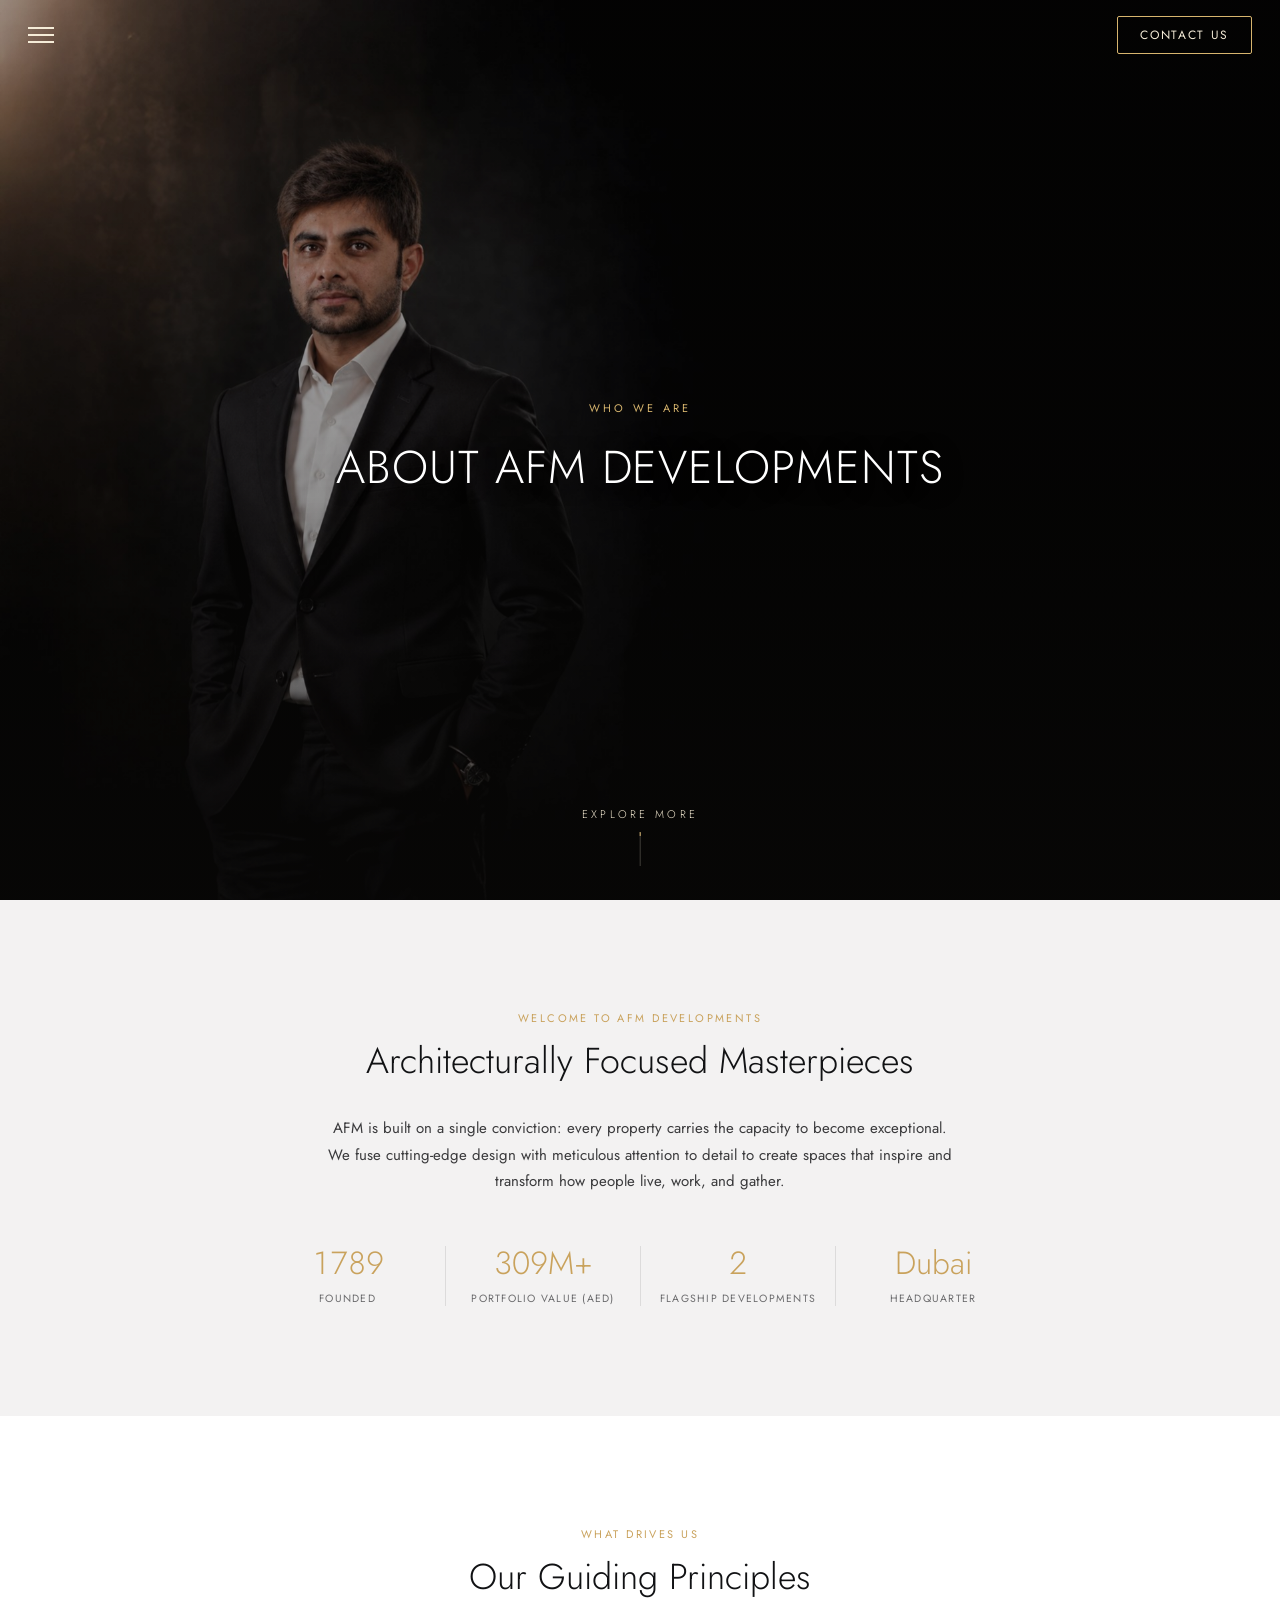
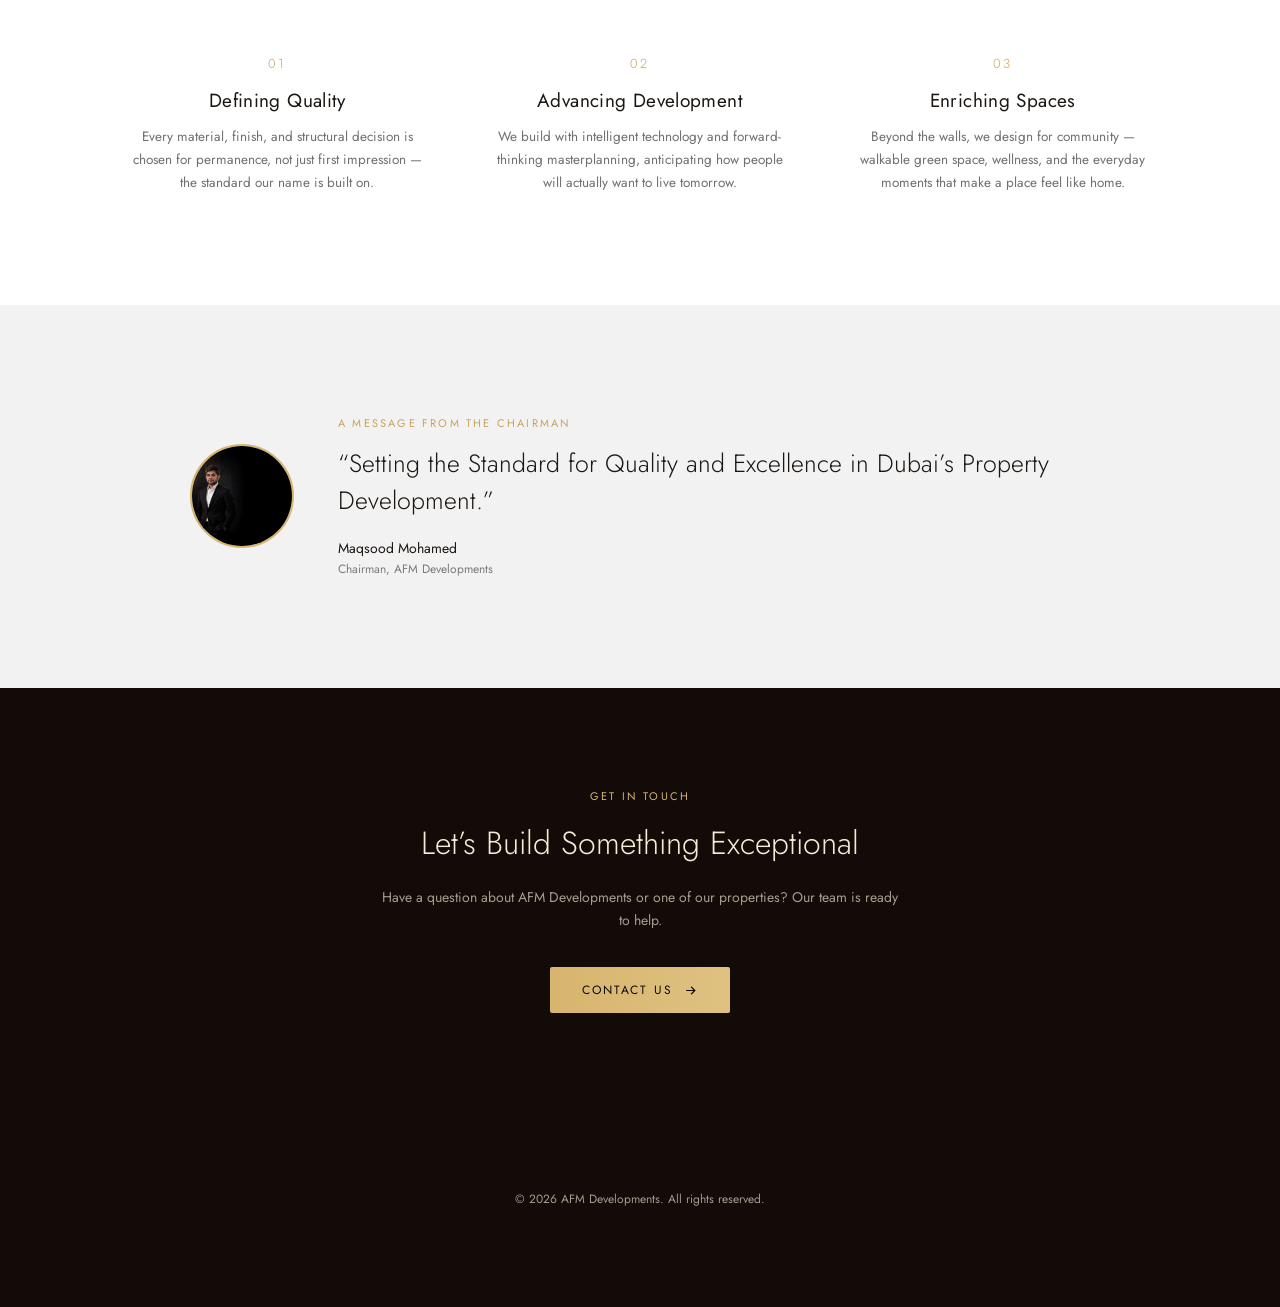
==== about.html @ 86a012c2 "Add About and Projects internal pages" ====
<!DOCTYPE html>
<html lang="en">
<head>
<meta charset="UTF-8">
<meta name="viewport" content="width=device-width, initial-scale=1.0">
<title>About | AFM Developments</title>
<style>
  @font-face{
    font-family:'Jost';
    font-style:normal;
    font-weight:300;
    font-display:swap;
    src:url([data-uri]) format('woff2');
  }
  @font-face{
    font-family:'Jost';
    font-style:normal;
    font-weight:400;
    font-display:swap;
    src:url([data-uri]) format('woff2');
  }
  @font-face{
    font-family:'Jost-Light';
    font-style:normal;
    font-weight:normal;
    font-display:swap;
    src:url([data-uri]) format('woff2');
  }
  :root{
    --gold-1:#d7b56e;
    --gold-2:#c9a25c;
    --gold-3:#e8cd93;
    --bg:#0c0b0a;
    --header-h:84px;
  }
  *{box-sizing:border-box;}
  html{ scroll-behavior:smooth; }
  html,body{ margin:0; padding:0; width:100%; background:var(--bg); }
  body{
    font-family:'Jost', 'Helvetica Neue', Arial, sans-serif;
    overflow-x:hidden;
  }

  /* ---------- Fixed header (revealed on scroll) -- verbatim from the
     homepage, minus the hero-scroll-linked trigger: here it's a plain
     scrollY threshold (see the shared JS), which is all a static page like
     this needs. ---------- */
  .site-header{
    position:fixed;
    top:0; left:0; right:0;
    z-index:90;
    display:flex;
    align-items:center;
    justify-content:space-between;
    padding:16px 28px;
    background:rgba(12,11,10,0);
    transition:background 0.4s ease;
  }
  .site-header.visible{
    background:rgba(12,11,10,0.72);
    backdrop-filter:blur(10px);
    -webkit-backdrop-filter:blur(10px);
  }
  .burger{
    display:flex; flex-direction:column; justify-content:center; gap:5px;
    width:26px; height:18px; background:none; border:none; padding:0; cursor:pointer;
    opacity:0; transform:translateX(-36px);
    transition:opacity 0.8s cubic-bezier(.22,.9,.34,1), transform 0.8s cubic-bezier(.22,.9,.34,1);
  }
  .burger span{ display:block; width:100%; height:2px; background:#f5ecd8; }
  .site-header.visible .burger{ opacity:1; transform:translateX(0); }
  .header-logo{
    position:absolute; left:50%; top:50%;
    transform:translate(-50%, -50%);
    opacity:0;
    transition:opacity 0.8s cubic-bezier(.22,.9,.34,1) 0.1s;
  }
  .header-logo img{ display:block; height:30px; width:auto; }
  .site-header.visible .header-logo{ opacity:1; }
  .contact-btn{
    font-family:'Jost', sans-serif; font-weight:400; font-size:12px;
    letter-spacing:0.14em; text-transform:uppercase; color:#f5ecd8;
    background:transparent; border:1px solid var(--gold-1); padding:9px 22px;
    border-radius:2px; text-decoration:none; white-space:nowrap;
    opacity:0; transform:translateX(36px);
    transition:opacity 0.8s cubic-bezier(.22,.9,.34,1) 0.05s, transform 0.8s cubic-bezier(.22,.9,.34,1) 0.05s, background 0.3s ease, color 0.3s ease;
  }
  .contact-btn:hover{ background:var(--gold-1); color:#0c0b0a; }
  .site-header.visible .contact-btn{ opacity:1; transform:translateX(0); }

  /* ---------- Full-screen burger nav menu -- verbatim from the homepage ---------- */
  .nav-overlay{
    position:fixed; inset:0; z-index:300;
    visibility:hidden; opacity:0;
    transition:opacity 0.5s ease, visibility 0s linear 0.5s;
  }
  .nav-overlay.visible{
    visibility:visible; opacity:1;
    transition:opacity 0.5s ease, visibility 0s linear 0s;
  }
  .nav-photo{ position:absolute; inset:0; width:100%; height:100%; object-fit:cover; object-position:center; }
  .nav-scrim{
    position:absolute; inset:0;
    background:linear-gradient(90deg, rgba(18,17,16,0.94) 0%, rgba(18,17,16,0.88) 40%, rgba(18,17,16,0.42) 62%, rgba(18,17,16,0) 80%);
  }
  .nav-content{
    position:relative; z-index:2; height:100%;
    display:flex; flex-direction:column; justify-content:center;
    padding:0 0 0 64px; max-width:640px;
  }
  .nav-close{
    position:absolute; top:34px; left:64px;
    display:flex; align-items:center; justify-content:center;
    width:26px; height:26px; background:none; border:none; padding:0; cursor:pointer;
    color:#f5ecd8; opacity:0; transform:translateX(-32px);
    transition:opacity 0.55s cubic-bezier(.22,.9,.34,1), transform 0.55s cubic-bezier(.22,.9,.34,1);
  }
  .nav-close svg{ width:22px; height:22px; }
  .nav-close.in{ opacity:1; transform:translateX(0); }
  .nav-list{ list-style:none; margin:0; padding:0; display:flex; flex-direction:column; gap:24px; }
  .nav-item{
    opacity:0; transform:translateX(-40px);
    transition:opacity 0.6s cubic-bezier(.22,.9,.34,1), transform 0.6s cubic-bezier(.22,.9,.34,1);
  }
  .nav-item.in{ opacity:1; transform:translateX(0); }
  .nav-item a{
    font-family:'Jost', sans-serif; font-weight:300; font-size:44px;
    letter-spacing:0.04em; text-transform:uppercase; color:#f5ecd8;
    text-decoration:none; transition:color 0.3s ease;
  }
  .nav-item a:hover{ color:var(--gold-1); }
  .nav-social{ display:flex; align-items:center; gap:22px; margin-top:44px; }
  .nav-social a{ display:flex; align-items:center; justify-content:center; color:#f5ecd8; transition:color 0.3s ease; }
  .nav-social a svg{ width:20px; height:20px; }
  .nav-social a:hover{ color:var(--gold-1); }
  @media (max-width:820px){
    .nav-scrim{ background:rgba(10,9,8,0.8); }
    .nav-photo{ filter:blur(20px); transform:scale(1.1); }
    .nav-content{ padding:0 30px; max-width:none; }
    .nav-close{ top:26px; left:30px; }
    .nav-item a{ font-size:32px; }
    .nav-list{ gap:18px; }
    .nav-social{ margin-top:32px; }
  }

  /* ---------- Scroll hint (Explore More) -- verbatim from the homepage ---------- */
  .scroll-hint{
    position:absolute; left:50%; bottom:34px; transform:translateX(-50%);
    display:flex; flex-direction:column; align-items:center; gap:10px; z-index:20;
    opacity:1; cursor:pointer; text-decoration:none; transition:opacity 0.5s ease;
  }
  .scroll-hint span{
    font-family:'Jost-Light', sans-serif; font-weight:normal; font-size:11px;
    letter-spacing:0.3em; color:#f0e6cf; text-transform:uppercase;
  }
  .scroll-hint .scroll-line{ position:relative; width:1px; height:34px; overflow:hidden; background:rgba(240,230,207,0.25); }
  .scroll-hint .scroll-dot{
    position:absolute; top:0; left:-1.5px; width:4px; height:4px; border-radius:50%;
    background:var(--gold-1); animation:scrollDot 1.8s ease-in-out infinite;
  }
  @keyframes scrollDot{
    0%{ transform:translateY(0); opacity:0; }
    15%{ opacity:1; } 85%{ opacity:1; }
    100%{ transform:translateY(34px); opacity:0; }
  }

  /* ---------- Footer -- verbatim from the homepage ---------- */
  .site-footer{ position:relative; background:#120b07; padding:56px 40px 0; overflow:hidden; text-align:left; }
  .footer-window{ position:relative; overflow:hidden; }
  .footer-reveal{ position:relative; z-index:1; transform:translateY(-50%); will-change:transform; }
  .footer-row{ position:relative; z-index:1; max-width:1160px; margin:0 auto; display:flex; align-items:center; justify-content:flex-end; flex-wrap:wrap; gap:24px; }
  .footer-row-right{ display:flex; align-items:center; gap:32px; flex-wrap:wrap; opacity:0; transform:translateY(18px); transition:opacity 0.8s cubic-bezier(.22,.9,.34,1) 0.1s, transform 0.8s cubic-bezier(.22,.9,.34,1) 0.1s; }
  .site-footer.in-view .footer-row-right{ opacity:1; transform:translateY(0); }
  .footer-links{ display:flex; gap:26px; flex-wrap:wrap; }
  .footer-links a{ font-family:'Jost', sans-serif; font-size:13px; letter-spacing:0.06em; text-transform:uppercase; color:rgba(245,236,216,0.75); text-decoration:none; transition:color 0.3s ease; }
  .footer-links a:hover{ color:#fff6e6; }
  .footer-divider{ position:relative; z-index:1; width:0; height:1px; margin:48px auto 0; max-width:1160px; background:linear-gradient(90deg, transparent, rgba(255,246,224,0.65), transparent); transition:width 1.1s cubic-bezier(.22,.9,.34,1) 0.2s; }
  .site-footer.in-view .footer-divider{ width:100%; }
  .footer-social{ display:flex; gap:16px; }
  .footer-social a{ display:flex; color:rgba(245,236,216,0.75); transition:color 0.3s ease; }
  .footer-social a:hover{ color:#fff6e6; }
  .footer-social svg{ width:16px; height:16px; }
  .footer-copy{ position:relative; z-index:1; max-width:1160px; margin:0 auto; padding:22px 0 30px; font-family:'Jost', sans-serif; font-size:12px; text-align:center; color:rgba(255,246,224,0.62); }
  @media (max-width:720px){
    .site-footer{ padding:48px 24px 0; }
    .footer-row{ flex-direction:column; align-items:center; text-align:center; gap:20px; }
    .footer-row-right{ flex-direction:column; gap:18px; }
    .footer-links{ justify-content:center; }
  }

  /* ---------- Rich animated hero: the same four-piece logo silhouette used
     for the Chairman photo mask elsewhere on the site, reused here as a
     one-time reveal on page load. Because it only ever plays once (not
     scroll-scrubbed), the whole thing is a plain CSS transition on
     mask-size -- JS just adds a class after a short delay -- instead of
     the homepage's per-frame pivot/scale recalculation. mask-position
     stays fixed at dead-center throughout, so there's no pivot math
     needed at all: the hole simply grows from a small icon to something
     far bigger than any screen (300vmax), which reads as the mask
     disappearing entirely once it's finished. ---------- */
  .mag-hero{
    position:relative; width:100%;
    height:100vh; height:100dvh;
    overflow:hidden; background:var(--bg);
  }
  .mag-hero-photo{
    position:absolute; inset:0; width:100%; height:100%;
    object-fit:cover;
    transform:scale(1.12);
    animation:magHeroZoom 16s ease-out forwards;
    -webkit-mask-repeat:no-repeat; mask-repeat:no-repeat;
    -webkit-mask-position:center center; mask-position:center center;
    -webkit-mask-size:54px 47px; mask-size:54px 47px;
    transition:-webkit-mask-size 1.7s cubic-bezier(.16,.8,.24,1) 0.15s, mask-size 1.7s cubic-bezier(.16,.8,.24,1) 0.15s;
  }
  .mag-hero-photo.grown{ -webkit-mask-size:300vmax 300vmax; mask-size:300vmax 300vmax; }
  @keyframes magHeroZoom{ from{ transform:scale(1.12); } to{ transform:scale(1); } }
  .mag-hero-overlay{ position:absolute; inset:0; background:linear-gradient(180deg, rgba(10,9,8,0.3) 0%, rgba(10,9,8,0.42) 55%, rgba(10,9,8,0.72) 100%); }
  .mag-hero-content{ position:absolute; inset:0; display:flex; flex-direction:column; align-items:center; justify-content:center; text-align:center; padding:0 24px; }
  .mag-hero-eyebrow{
    font-family:'Jost', sans-serif; font-size:11px; font-weight:400; letter-spacing:0.3em; text-transform:uppercase; color:var(--gold-1);
    margin:0 0 18px; opacity:0; transform:translateY(16px);
    transition:opacity 1s ease 1.75s, transform 1s ease 1.75s;
  }
  .mag-hero-heading{
    font-family:'Jost-Light', sans-serif; font-weight:normal; text-transform:uppercase; color:#fff;
    font-size:46px; letter-spacing:0.02em; margin:0; max-width:900px;
    text-shadow:0 4px 24px rgba(0,0,0,0.45);
    opacity:0; transform:translateY(22px);
    transition:opacity 1.1s ease 1.95s, transform 1.1s ease 1.95s;
  }
  .mag-hero.revealed .mag-hero-eyebrow, .mag-hero.revealed .mag-hero-heading{ opacity:1; transform:translateY(0); }
  @media (max-width:640px){
    .mag-hero-heading{ font-size:30px; }
  }

  /* ---------- Generic scroll fade-up utility for the magazine sections below the hero ---------- */
  .reveal-up{
    opacity:0; transform:translateY(28px);
    transition:opacity 0.8s cubic-bezier(.22,.9,.34,1), transform 0.8s cubic-bezier(.22,.9,.34,1);
  }
  .reveal-up.in-view{ opacity:1; transform:translateY(0); }
  .reveal-up--d1{ transition-delay:0.1s; }
  .reveal-up--d2{ transition-delay:0.2s; }
  .reveal-up--d3{ transition-delay:0.3s; }

  /* ---------- Magazine section shell ---------- */
  .mag-section{ padding:110px 24px; }
  .mag-section--light{ background:#f3f2f2; }
  .mag-section--white{ background:#ffffff; }
  .mag-section-inner{ max-width:1040px; margin:0 auto; }
  @media (max-width:640px){
    .mag-section{ padding:72px 20px; }
  }

  /* ---------- Intro / mission / stats -- next-* classes verbatim from the homepage ---------- */
  .next-eyebrow{ font-family:'Jost', sans-serif; font-size:11px; font-weight:400; letter-spacing:0.22em; text-transform:uppercase; color:var(--gold-2); margin:0 0 14px; text-align:center; }
  .next-heading{ font-family:'Jost', sans-serif; font-weight:300; font-size:36px; line-height:1.15; color:#111214; margin:0 0 34px; text-align:center; }
  .next-copy{ max-width:640px; margin:0 auto; text-align:center; }
  .next-copy p{ font-family:'Jost', sans-serif; font-weight:normal; font-size:15px; line-height:1.75; color:#3a3a3c; margin:0 0 18px; }
  .next-stats{ display:grid; grid-template-columns:repeat(4, minmax(0,1fr)); width:100%; max-width:780px; margin:52px auto 0; }
  .next-stat{ display:flex; flex-direction:column; align-items:center; padding:0 12px; }
  .next-stat + .next-stat{ border-left:1px solid rgba(17,18,20,0.1); }
  .next-stat-value{ font-family:'Jost', sans-serif; font-weight:300; font-size:32px; min-width:3.6ch; color:var(--gold-2); line-height:1.1; text-align:center; font-variant-numeric:tabular-nums; font-feature-settings:"tnum"; }
  .next-stat-label{ font-family:'Jost', sans-serif; font-size:10.5px; letter-spacing:0.12em; text-transform:uppercase; color:#6b6b6d; margin-top:10px; text-align:center; }
  @media (max-width:640px){
    .next-heading{ font-size:27px; }
    .next-stats{ grid-template-columns:repeat(2, minmax(0,1fr)); row-gap:26px; max-width:340px; }
    .next-stat{ border-left:none !important; }
    .next-stat-value{ font-size:26px; }
  }

  /* ---------- Pillars (About page) ---------- */
  .pillars{ display:grid; grid-template-columns:repeat(3, minmax(0,1fr)); gap:48px; max-width:1040px; margin:0 auto; }
  .pillar{ text-align:center; padding:0 12px; }
  .pillar-num{ font-family:'Jost', sans-serif; font-weight:300; font-size:13px; letter-spacing:0.2em; color:var(--gold-2); margin:0 0 14px; }
  .pillar-title{ font-family:'Jost', sans-serif; font-weight:400; font-size:19px; letter-spacing:0.02em; color:#1c1712; margin:0 0 12px; }
  .pillar-desc{ font-family:'Jost', sans-serif; font-weight:normal; font-size:13.5px; line-height:1.7; color:rgba(28,23,18,0.62); margin:0; }
  @media (max-width:820px){
    .pillars{ grid-template-columns:1fr; gap:40px; }
  }

  /* ---------- Chairman quote block (About page) ---------- */
  .mag-quote-wrap{ display:flex; align-items:center; gap:44px; max-width:900px; margin:0 auto; }
  .mag-quote-photo{ width:104px; height:104px; border-radius:50%; overflow:hidden; flex:none; border:2px solid var(--gold-1); }
  .mag-quote-photo img{ width:100%; height:100%; object-fit:cover; object-position:center 16%; display:block; }
  .mag-quote-body{ flex:1; min-width:0; }
  .mag-quote-eyebrow{ font-family:'Jost', sans-serif; font-size:11px; letter-spacing:0.2em; text-transform:uppercase; color:var(--gold-2); margin:0 0 14px; }
  .mag-quote-text{ font-family:'Jost', sans-serif; font-weight:300; font-size:25px; line-height:1.5; color:#1c1712; margin:0 0 18px; }
  .mag-quote-name{ font-family:'Jost', sans-serif; font-size:14px; color:#1c1712; margin:0; }
  .mag-quote-title{ font-family:'Jost', sans-serif; font-size:12px; color:rgba(28,23,18,0.55); margin:2px 0 0; }
  @media (max-width:640px){
    .mag-quote-wrap{ flex-direction:column; text-align:center; gap:22px; }
    .mag-quote-text{ font-size:20px; }
  }

  /* ---------- Project spreads (Projects page) -- image on one side, a solid
     espresso panel (same tone as the footer) with the homepage's own
     dev-* project-card typography on the other, alternating sides. ---------- */
  .spread{ display:grid; grid-template-columns:1.05fr 1fr; min-height:620px; }
  .spread--reverse .spread-media{ order:2; }
  .spread--reverse .spread-card{ order:1; }
  .spread-media{ position:relative; overflow:hidden; }
  .spread-media img{ position:absolute; inset:0; width:100%; height:100%; object-fit:cover; display:block; }
  .spread-card{
    background:#15130d; color:#f5ecd8;
    padding:64px 56px;
    display:flex; flex-direction:column; justify-content:center;
  }
  @media (max-width:900px){
    .spread{ grid-template-columns:1fr; min-height:0; }
    .spread-media{ height:52vh; order:1 !important; }
    .spread-card{ padding:48px 24px; order:2 !important; }
  }

  /* dev-* typography, verbatim from the homepage (designed for this exact
     dark-panel-with-project-details content) */
  .dev-location{ display:flex; align-items:center; flex-wrap:wrap; gap:6px; font-family:'Jost', sans-serif; font-size:11px; letter-spacing:0.14em; text-transform:uppercase; color:#f5ecd8; margin:0 0 18px; }
  .dev-location svg{ width:13px; height:13px; flex:none; }
  .dev-tag-label{ color:rgba(245,236,216,0.5); padding-right:10px; margin-right:2px; border-right:1px solid rgba(245,236,216,0.25); }
  .dev-heading{ margin:0; font-family:'Jost', sans-serif; font-weight:700; font-size:42px; line-height:1; color:#ffffff; }
  .dev-heading-sub{ margin:6px 0 20px; font-family:'Jost', sans-serif; font-weight:300; font-size:20px; letter-spacing:0.16em; text-transform:uppercase; color:rgba(245,236,216,0.9); }
  .dev-desc{ font-family:'Jost', sans-serif; font-weight:300; font-size:15px; line-height:1.7; color:rgba(245,236,216,0.82); margin:0 0 30px; }
  .dev-amenities{ display:flex; flex-direction:column; gap:16px; margin:0 0 30px; }
  .dev-amenity{ display:flex; align-items:flex-start; gap:12px; }
  .dev-amenity svg{ width:20px; height:20px; flex:none; margin-top:2px; stroke:var(--gold-1); }
  .dev-amenity-label{ font-family:'Jost', sans-serif; font-size:13px; letter-spacing:0.06em; text-transform:uppercase; color:#f5ecd8; }
  .dev-amenity-note{ font-family:'Jost', sans-serif; font-size:12.5px; color:rgba(245,236,216,0.6); margin-top:2px; }
  .dev-stats{ display:grid; grid-template-columns:repeat(3, minmax(0,1fr)); gap:16px; padding-top:24px; border-top:1px solid rgba(245,236,216,0.18); }
  .dev-stat-value{ font-family:'Jost', sans-serif; font-weight:300; font-size:24px; color:#ffffff; }
  .dev-stat-label{ font-family:'Jost', sans-serif; font-size:9.5px; letter-spacing:0.08em; text-transform:uppercase; color:rgba(245,236,216,0.55); margin-top:4px; }
  .dev-link{ display:inline-flex; align-items:center; gap:8px; margin-top:30px; font-family:'Jost', sans-serif; font-size:11px; letter-spacing:0.14em; text-transform:uppercase; color:#f5ecd8; text-decoration:none; padding-bottom:5px; border-bottom:1px solid rgba(245,236,216,0.35); transition:color 0.3s ease, border-color 0.3s ease, gap 0.3s ease; }
  .dev-link svg{ width:13px; height:13px; flex:none; transition:transform 0.3s ease; }
  .dev-link:hover{ color:var(--gold-3); border-color:var(--gold-3); gap:12px; }
  .dev-link:hover svg{ transform:translateX(2px); }
  @media (max-width:640px){
    .dev-heading{ font-size:34px; }
    .dev-stats{ grid-template-columns:repeat(3, minmax(0,1fr)); gap:10px; }
    .dev-stat-value{ font-size:19px; }
  }

  /* ---------- CTA banner ---------- */
  .mag-cta{ background:#120b07; padding:100px 24px; text-align:center; }
  .mag-cta-eyebrow{ font-family:'Jost', sans-serif; font-size:11px; letter-spacing:0.2em; text-transform:uppercase; color:var(--gold-1); margin:0 0 16px; }
  .mag-cta-heading{ font-family:'Jost', sans-serif; font-weight:300; font-size:32px; color:#f5ecd8; margin:0 0 20px; max-width:640px; margin-left:auto; margin-right:auto; }
  .mag-cta-sub{ font-family:'Jost', sans-serif; font-size:14px; line-height:1.7; color:rgba(245,236,216,0.65); max-width:520px; margin:0 auto 34px; }
  .mag-cta-btn{
    display:inline-flex; align-items:center; gap:10px;
    font-family:'Jost', sans-serif; font-size:12px; letter-spacing:0.16em; text-transform:uppercase; color:#0c0b0a;
    background:linear-gradient(90deg, var(--gold-1), var(--gold-3)); background-size:200% 100%; background-position:0% 0%;
    padding:14px 32px; border-radius:2px; text-decoration:none;
    transition:background-position 0.5s ease;
  }
  .mag-cta-btn:hover{ background-position:100% 0%; }
  .mag-cta-btn svg{ width:15px; height:15px; }
</style>
</head>
<body>

  <header class="site-header" id="siteHeader">
    <button class="burger" aria-label="Open menu">
      <span></span><span></span><span></span>
    </button>
    <a class="header-logo" href="index.html">
      <img src="[data-uri]" alt="AFM Developments">
    </a>
    <a href="index.html#contact" class="contact-btn">Contact Us</a>
  </header>

  <div class="nav-overlay" id="navOverlay">
    <img class="nav-photo" src="[data-uri]" alt="">
    <div class="nav-scrim"></div>
    <div class="nav-content">
      <button class="nav-close" id="navClose" aria-label="Close menu">
        <svg viewBox="0 0 24 24" fill="none" stroke="currentColor" stroke-width="1.6"><path d="M5 5l14 14M19 5L5 19"/></svg>
      </button>
      <ul class="nav-list">
        <li class="nav-item"><a href="index.html">Home</a></li>
        <li class="nav-item"><a href="about.html">About</a></li>
        <li class="nav-item"><a href="projects.html">Projects</a></li>
        <li class="nav-item"><a href="#">News</a></li>
        <li class="nav-item"><a href="index.html#contact">Contact Us</a></li>
      </ul>
      <div class="nav-item nav-social">
        <a href="https://www.instagram.com/afmdevelopments/" target="_blank" rel="noopener noreferrer" aria-label="Instagram">
          <svg viewBox="0 0 24 24" fill="none" stroke="currentColor" stroke-width="1.6"><rect x="2" y="2" width="20" height="20" rx="5"/><path d="M16 11.37A4 4 0 1 1 12.63 8 4 4 0 0 1 16 11.37z"/><line x1="17.5" y1="6.5" x2="17.51" y2="6.5"/></svg>
        </a>
        <a href="https://ae.linkedin.com/company/afm-developments" target="_blank" rel="noopener noreferrer" aria-label="LinkedIn">
          <svg viewBox="0 0 24 24" fill="none" stroke="currentColor" stroke-width="1.6"><path d="M16 8a6 6 0 0 1 6 6v7h-4v-7a2 2 0 0 0-2-2 2 2 0 0 0-2 2v7h-4v-7a6 6 0 0 1 6-6z"/><rect x="2" y="9" width="4" height="12"/><circle cx="4" cy="4" r="2"/></svg>
        </a>
      </div>
    </div>
  </div>

  <section class="mag-hero">
    <img class="mag-hero-photo" src="[data-uri]" alt="AFM Developments">
    <div class="mag-hero-overlay"></div>
    <div class="mag-hero-content">
      <p class="mag-hero-eyebrow">Who We Are</p>
      <h1 class="mag-hero-heading">About AFM Developments</h1>
    </div>
    <a class="scroll-hint" href="#aboutIntro">
      <span>Explore More</span>
      <div class="scroll-line"><div class="scroll-dot"></div></div>
    </a>
  </section>

  <section class="mag-section mag-section--light" id="aboutIntro">
    <div class="mag-section-inner reveal-up">
      <p class="next-eyebrow">Welcome to AFM Developments</p>
      <h2 class="next-heading">Architecturally Focused Masterpieces</h2>
      <div class="next-copy">
        <p>AFM is built on a single conviction: every property carries the capacity to become exceptional. We fuse cutting-edge design with meticulous attention to detail to create spaces that inspire and transform how people live, work, and gather.</p>
      </div>
      <div class="next-stats">
        <div class="next-stat">
          <div class="next-stat-value" data-count-to="2024">2024</div>
          <div class="next-stat-label">Founded</div>
        </div>
        <div class="next-stat">
          <div class="next-stat-value" data-count-to="350" data-suffix="M+">350M+</div>
          <div class="next-stat-label">Portfolio Value (AED)</div>
        </div>
        <div class="next-stat">
          <div class="next-stat-value" data-count-to="2">2</div>
          <div class="next-stat-label">Flagship Developments</div>
        </div>
        <div class="next-stat">
          <div class="next-stat-value">Dubai</div>
          <div class="next-stat-label">Headquarter</div>
        </div>
      </div>
    </div>
  </section>

  <section class="mag-section mag-section--white">
    <div class="mag-section-inner">
      <div class="reveal-up" style="margin-bottom:56px;">
        <p class="next-eyebrow">What Drives Us</p>
        <h2 class="next-heading">Our Guiding Principles</h2>
      </div>
      <div class="pillars">
        <div class="pillar reveal-up">
          <p class="pillar-num">01</p>
          <h3 class="pillar-title">Defining Quality</h3>
          <p class="pillar-desc">Every material, finish, and structural decision is chosen for permanence, not just first impression &mdash; the standard our name is built on.</p>
        </div>
        <div class="pillar reveal-up reveal-up--d1">
          <p class="pillar-num">02</p>
          <h3 class="pillar-title">Advancing Development</h3>
          <p class="pillar-desc">We build with intelligent technology and forward-thinking masterplanning, anticipating how people will actually want to live tomorrow.</p>
        </div>
        <div class="pillar reveal-up reveal-up--d2">
          <p class="pillar-num">03</p>
          <h3 class="pillar-title">Enriching Spaces</h3>
          <p class="pillar-desc">Beyond the walls, we design for community &mdash; walkable green space, wellness, and the everyday moments that make a place feel like home.</p>
        </div>
      </div>
    </div>
  </section>

  <section class="mag-section mag-section--light">
    <div class="mag-section-inner">
      <div class="mag-quote-wrap reveal-up">
        <div class="mag-quote-photo">
          <img src="[data-uri]" alt="Maqsood Mohamed, Chairman">
        </div>
        <div class="mag-quote-body">
          <p class="mag-quote-eyebrow">A Message from the Chairman</p>
          <p class="mag-quote-text">&ldquo;Setting the Standard for Quality and Excellence in Dubai&rsquo;s Property Development.&rdquo;</p>
          <p class="mag-quote-name">Maqsood Mohamed</p>
          <p class="mag-quote-title">Chairman, AFM Developments</p>
        </div>
      </div>
    </div>
  </section>

  <section class="mag-cta">
    <div class="reveal-up">
      <p class="mag-cta-eyebrow">Get In Touch</p>
      <h2 class="mag-cta-heading">Let&rsquo;s Build Something Exceptional</h2>
      <p class="mag-cta-sub">Have a question about AFM Developments or one of our properties? Our team is ready to help.</p>
      <a class="mag-cta-btn" href="index.html#contact">
        Contact Us
        <svg viewBox="0 0 24 24" fill="none" stroke="currentColor" stroke-width="1.8"><path d="M5 12h14M13 6l6 6-6 6"/></svg>
      </a>
    </div>
  </section>

  <footer class="site-footer">
   <div class="footer-window" id="footerWindow">
    <div class="footer-reveal" id="footerReveal">
    <div class="footer-row">
      <div class="footer-row-right">
        <nav class="footer-links">
          <a href="about.html">About</a>
          <a href="projects.html">Projects</a>
          <a href="#">News</a>
          <a href="index.html#contact">Contact Us</a>
        </nav>
        <div class="footer-social">
          <a href="https://www.instagram.com/afmdevelopments/" target="_blank" rel="noopener noreferrer" aria-label="Instagram">
            <svg viewBox="0 0 24 24" fill="none" stroke="currentColor" stroke-width="1.6"><rect x="2" y="2" width="20" height="20" rx="5"/><path d="M16 11.37A4 4 0 1 1 12.63 8 4 4 0 0 1 16 11.37z"/><line x1="17.5" y1="6.5" x2="17.51" y2="6.5"/></svg>
          </a>
          <a href="https://ae.linkedin.com/company/afm-developments" target="_blank" rel="noopener noreferrer" aria-label="LinkedIn">
            <svg viewBox="0 0 24 24" fill="none" stroke="currentColor" stroke-width="1.6"><path d="M16 8a6 6 0 0 1 6 6v7h-4v-7a2 2 0 0 0-2-2 2 2 0 0 0-2 2v7h-4v-7a6 6 0 0 1 6-6z"/><rect x="2" y="9" width="4" height="12"/><circle cx="4" cy="4" r="2"/></svg>
          </a>
        </div>
      </div>
    </div>
    <div class="footer-divider"></div>
    <p class="footer-copy">&copy; <span id="footerYear"></span> AFM Developments. All rights reserved.</p>
    </div>
   </div>
  </footer>

<script>
(function(){ try {
  window.scrollTo(0, 0);
  window.addEventListener('pageshow', function(){ window.scrollTo(0, 0); });
} catch(e){ console.error('AFM scroll-reset error:', e); } })();

// ---------- Header: show once scrolled past the hero ----------
(function(){ try {
  var header = document.getElementById('siteHeader');
  if (!header) return;
  function update(){
    if (window.scrollY > 40) header.classList.add('visible');
    else header.classList.remove('visible');
  }
  window.addEventListener('scroll', update, { passive: true });
  update();
} catch(e){ console.error('AFM header error:', e); } })();

// ---------- Hero: one-time logo-mask reveal ----------
// Same four-piece silhouette used for the Chairman photo mask on the
// homepage, but played once on load via a plain CSS transition (see
// .mag-hero-photo/.grown) rather than tracked to scroll position -- there's
// no pin/scrub happening on this page, just a short automatic reveal.
(function(){ try {
  var hero = document.querySelector('.mag-hero');
  var photo = document.querySelector('.mag-hero-photo');
  if (!hero || !photo) return;
  setTimeout(function(){
    photo.classList.add('grown');
    hero.classList.add('revealed');
  }, 150);
} catch(e){ console.error('AFM hero reveal error:', e); } })();

// ---------- Generic scroll fade-up for the magazine sections ----------
(function(){ try {
  var els = document.querySelectorAll('.reveal-up');
  if (!els.length) return;
  if ('IntersectionObserver' in window){
    var io = new IntersectionObserver(function(entries){
      entries.forEach(function(entry){
        if (entry.isIntersecting){ entry.target.classList.add('in-view'); io.unobserve(entry.target); }
      });
    }, { threshold: 0.15 });
    Array.prototype.forEach.call(els, function(el){ io.observe(el); });
  } else {
    Array.prototype.forEach.call(els, function(el){ el.classList.add('in-view'); });
  }
} catch(e){ console.error('AFM reveal-up error:', e); } })();

// ---------- About page: stat count-up ----------
(function(){ try {
  var stats = document.querySelectorAll('.next-stat-value[data-count-to]');
  if (!stats.length || !('IntersectionObserver' in window)) return;
  function animate(el){
    var target = parseFloat(el.getAttribute('data-count-to'));
    var suffix = el.getAttribute('data-suffix') || '';
    var dur = 1400;
    var start = null;
    function step(ts){
      if (!start) start = ts;
      var p = Math.min((ts - start) / dur, 1);
      var eased = 1 - Math.pow(1 - p, 3);
      el.textContent = Math.round(target * eased) + suffix;
      if (p < 1) requestAnimationFrame(step);
      else el.textContent = target + suffix;
    }
    requestAnimationFrame(step);
  }
  var io = new IntersectionObserver(function(entries){
    entries.forEach(function(entry){
      if (entry.isIntersecting){ animate(entry.target); io.unobserve(entry.target); }
    });
  }, { threshold: 0.4 });
  Array.prototype.forEach.call(stats, function(el){ io.observe(el); });
} catch(e){ console.error('AFM count-up error:', e); } })();

// ---------- Full-screen burger nav menu ----------
(function(){ try {
  var burger = document.querySelector('.burger');
  var overlay = document.getElementById('navOverlay');
  var closeBtn = document.getElementById('navClose');
  if (!burger || !overlay || !closeBtn) return;
  var items = Array.prototype.slice.call(overlay.querySelectorAll('.nav-item'));

  var STAGGER = 90;
  var BASE_DELAY = 120;
  var sequence = [closeBtn].concat(items);

  var timers = [];
  function clearTimers(){ timers.forEach(function(t){ clearTimeout(t); }); timers = []; }

  function openMenu(){
    clearTimers();
    document.body.style.overflow = 'hidden';
    overlay.classList.add('visible');
    sequence.forEach(function(el, i){
      timers.push(setTimeout(function(){ el.classList.add('in'); }, BASE_DELAY + i * STAGGER));
    });
  }

  function closeMenu(){
    if (!overlay.classList.contains('visible')) return;
    clearTimers();
    var reversed = sequence.slice().reverse();
    reversed.forEach(function(el, i){
      timers.push(setTimeout(function(){ el.classList.remove('in'); }, i * STAGGER));
    });
    var totalMs = reversed.length * STAGGER + 550;
    timers.push(setTimeout(function(){
      overlay.classList.remove('visible');
      document.body.style.overflow = '';
    }, totalMs));
  }

  burger.addEventListener('click', openMenu);
  closeBtn.addEventListener('click', closeMenu);

  var scrimEl = overlay.querySelector('.nav-scrim');
  var photoEl = overlay.querySelector('.nav-photo');
  [scrimEl, photoEl].forEach(function(el){ if (el) el.addEventListener('click', closeMenu); });

  items.forEach(function(li){
    var links = li.querySelectorAll('a');
    Array.prototype.forEach.call(links, function(link){ link.addEventListener('click', closeMenu); });
  });

  window.addEventListener('keydown', function(e){ if (e.key === 'Escape') closeMenu(); });
} catch(e){ console.error('AFM nav menu error:', e); } })();

// ---------- Footer: one-time reveal ----------
(function(){ try {
  var footer = document.querySelector('.site-footer');
  if (!footer) return;
  if ('IntersectionObserver' in window){
    var io = new IntersectionObserver(function(entries){
      entries.forEach(function(entry){
        if (entry.isIntersecting){ footer.classList.add('in-view'); io.unobserve(footer); }
      });
    }, { threshold: 0.15 });
    io.observe(footer);
  } else {
    footer.classList.add('in-view');
  }
} catch(e){ console.error('AFM footer reveal error:', e); } })();

// ---------- Footer: parallax "uncover" reveal ----------
(function(){ try {
  var footerWindow = document.getElementById('footerWindow');
  var reveal = document.getElementById('footerReveal');
  if (!footerWindow || !reveal) return;
  function clamp01(v){ return Math.max(0, Math.min(1, v)); }
  var ticking = false;
  function update(){
    ticking = false;
    var vh = window.innerHeight;
    var rect = footerWindow.getBoundingClientRect();
    var top = rect.top;
    var scrollable = Math.max(rect.height, 1);
    var progress = clamp01((vh - top) / scrollable);
    var yPercent = -50 * (1 - progress);
    reveal.style.transform = 'translateY(' + yPercent + '%)';
  }
  function onScroll(){ if (!ticking){ ticking = true; requestAnimationFrame(update); } }
  window.addEventListener('scroll', onScroll, { passive: true });
  window.addEventListener('resize', onScroll);
  window.addEventListener('orientationchange', onScroll);
  update();
} catch(e){ console.error('AFM footer parallax error:', e); } })();

// ---------- Footer year ----------
(function(){ try {
  var yearEl = document.getElementById('footerYear');
  if (yearEl) yearEl.textContent = String(new Date().getFullYear());
} catch(e){ console.error('AFM footer error:', e); } })();
</script>
</body>
</html>
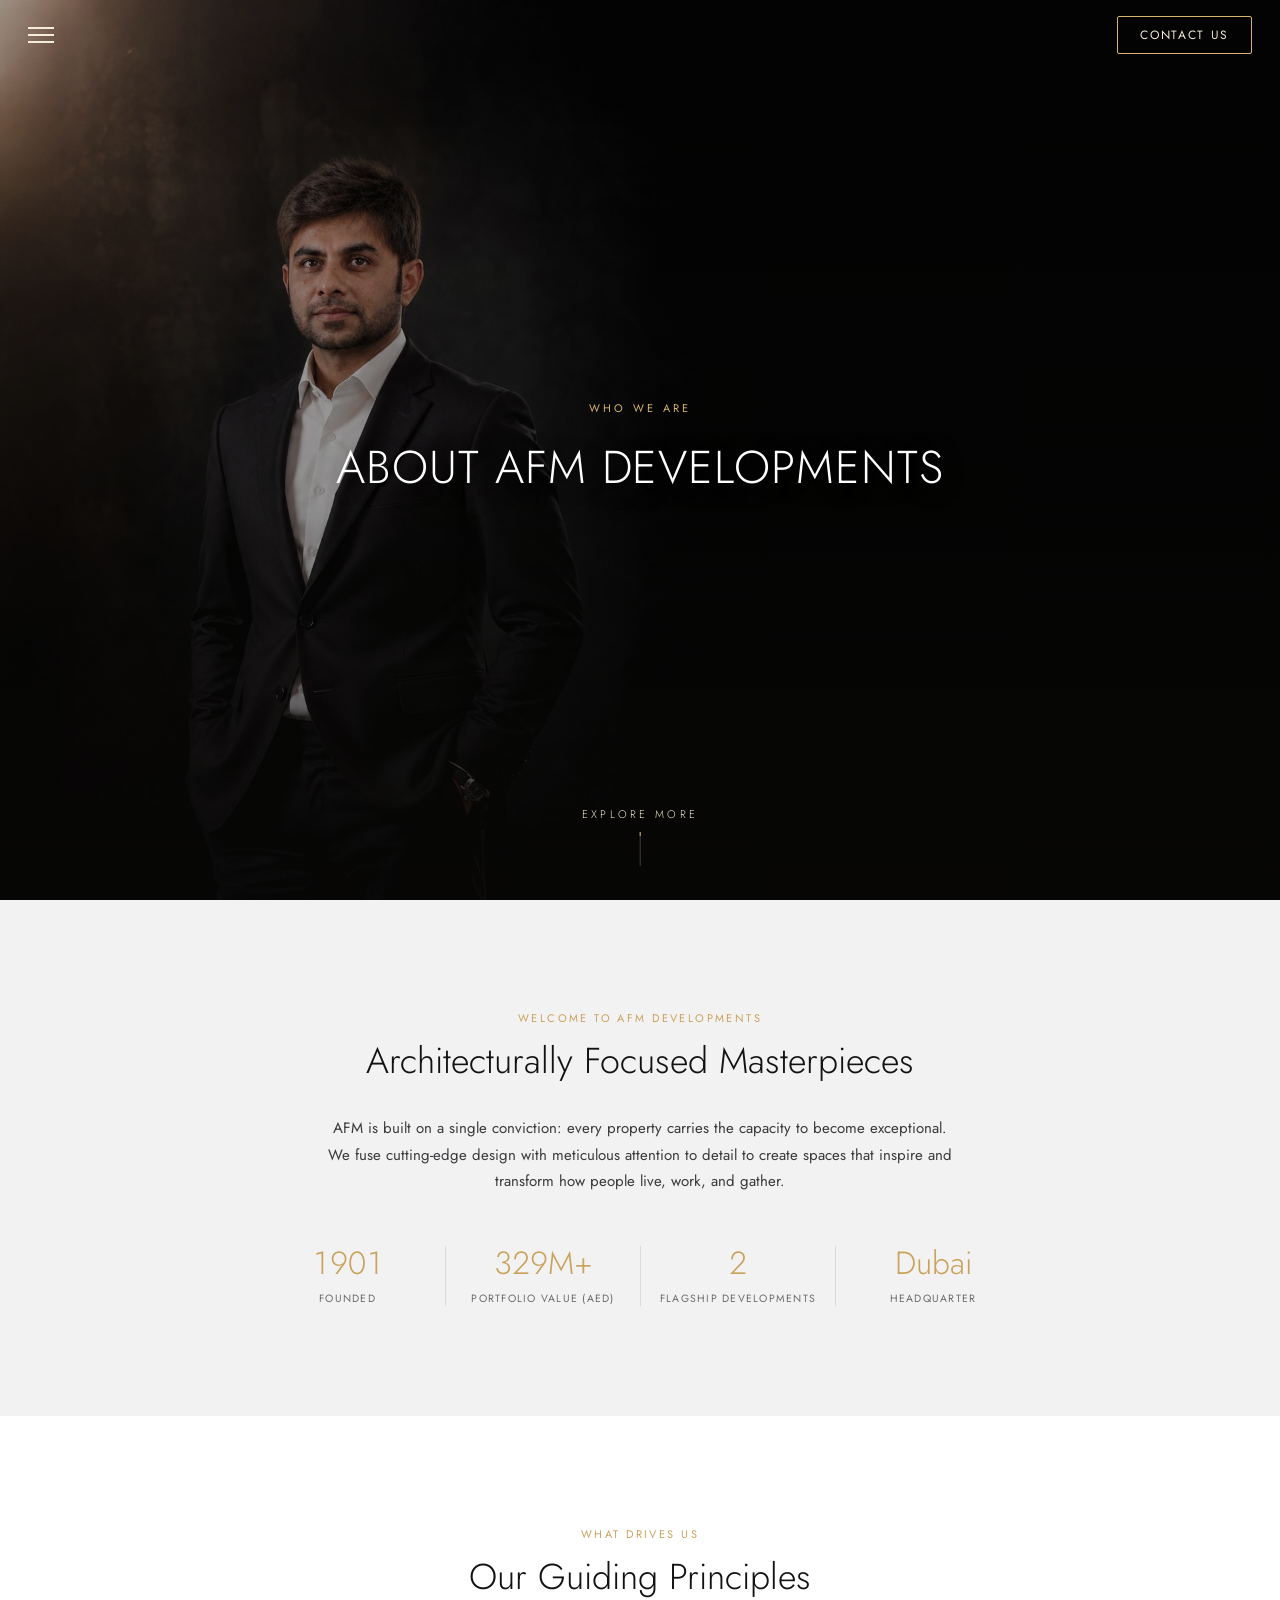
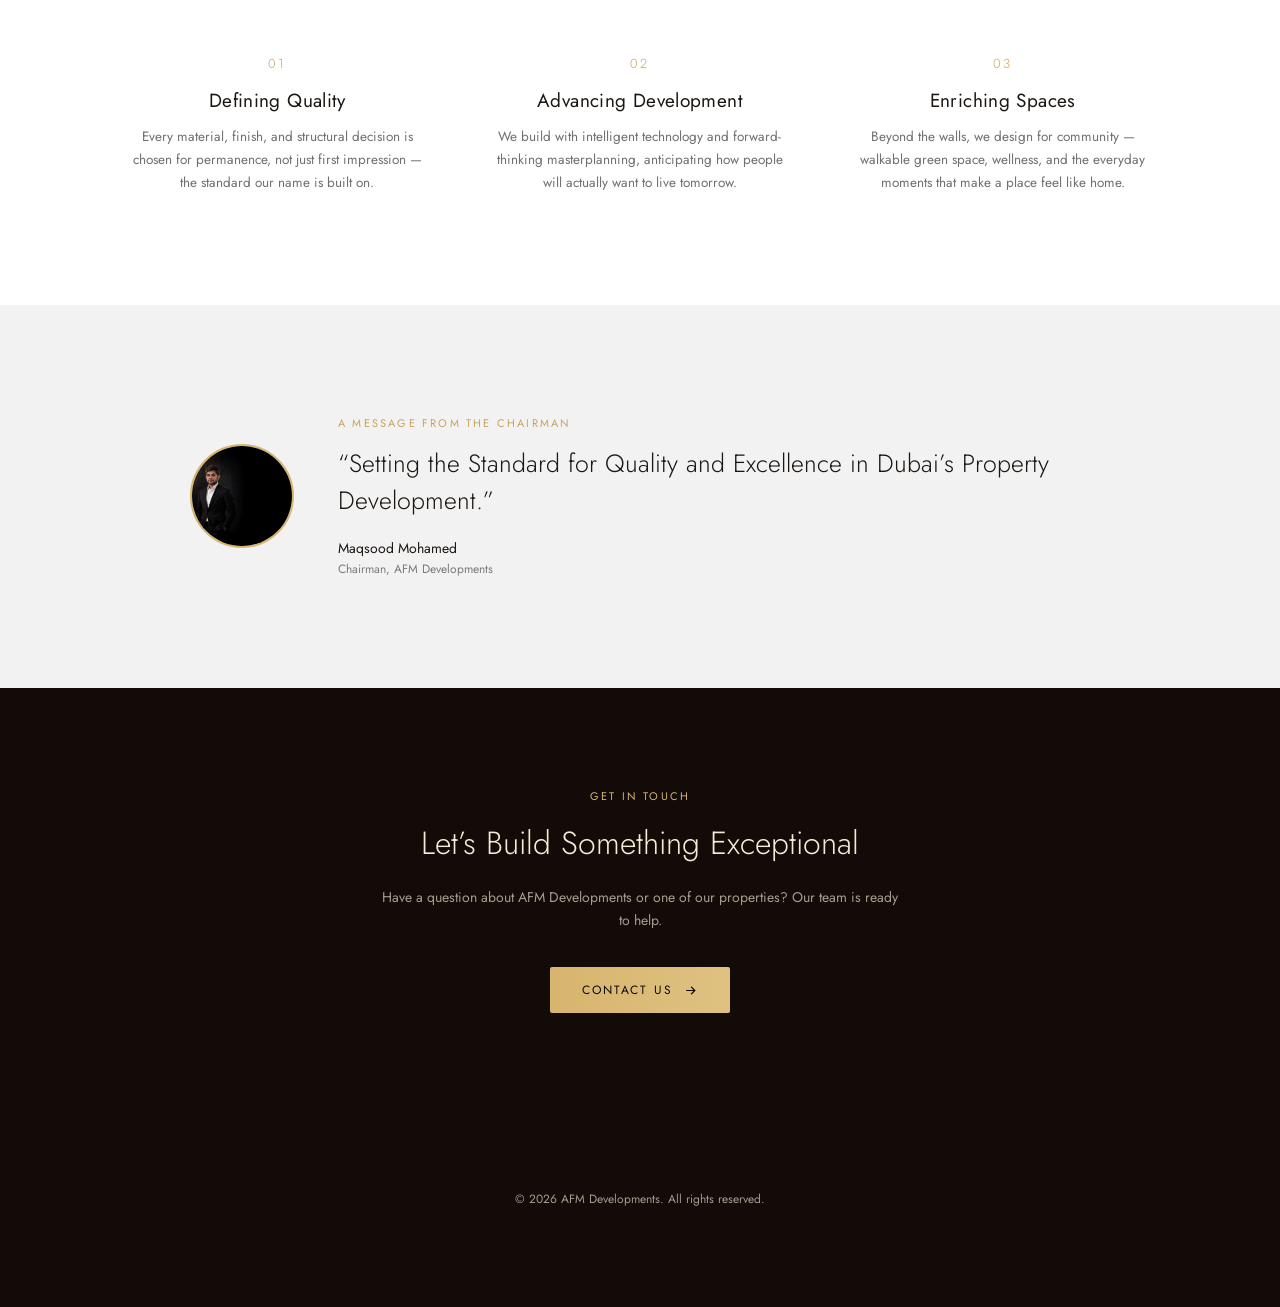
==== commit 520950d0: "Use chairman video on About hero instead of static photo" ====
--- a/about.html
+++ b/about.html
@@ -40,6 +40,19 @@
     font-family:'Jost', 'Helvetica Neue', Arial, sans-serif;
     overflow-x:hidden;
   }
+
+  /* ---------- Cross-page transitions ---------- */
+  /* These are plain static documents (real navigations, not a single-page
+     app), so a "smooth" cross-page feel has to be faked with plain opacity:
+     fade the outgoing page out for a beat before actually navigating (see
+     the shared JS click-interceptor), and fade the incoming page in from
+     0 on load. Internal-only: the click-interceptor bails out for
+     same-page anchors, mailto:/tel: links, modified clicks (cmd/ctrl-click,
+     middle-click, target=_blank) and any off-site link, so normal browser
+     behaviour (new tabs, back/forward, external sites) is untouched. */
+  body{ opacity:0; transition:opacity 0.4s ease; }
+  body.mag-loaded{ opacity:1; }
+  body.mag-leaving{ opacity:0; }
 
   /* ---------- Fixed header (revealed on scroll) -- verbatim from the
      homepage, minus the hero-scroll-linked trigger: here it's a plain
@@ -214,6 +227,11 @@
     transition:-webkit-mask-size 1.7s cubic-bezier(.16,.8,.24,1) 0.15s, mask-size 1.7s cubic-bezier(.16,.8,.24,1) 0.15s;
   }
   .mag-hero-photo.grown{ -webkit-mask-size:300vmax 300vmax; mask-size:300vmax 300vmax; }
+  /* The chairman video/photo keeps its subject in the left third of the
+     frame with empty space on the right (matches the still used elsewhere
+     on the site) -- centered object-position would crop him awkwardly on
+     narrower screens, so this pins the crop to where he actually is. */
+  .mag-hero-photo--video{ object-position:25% 32%; }
   @keyframes magHeroZoom{ from{ transform:scale(1.12); } to{ transform:scale(1); } }
   .mag-hero-overlay{ position:absolute; inset:0; background:linear-gradient(180deg, rgba(10,9,8,0.3) 0%, rgba(10,9,8,0.42) 55%, rgba(10,9,8,0.72) 100%); }
   .mag-hero-content{ position:absolute; inset:0; display:flex; flex-direction:column; align-items:center; justify-content:center; text-align:center; padding:0 24px; }
@@ -353,6 +371,125 @@
   }
   .mag-cta-btn:hover{ background-position:100% 0%; }
   .mag-cta-btn svg{ width:15px; height:15px; }
+
+  /* ---------- Projects overview: whole card as a link ---------- */
+  .spread-link{ text-decoration:none; color:inherit; cursor:pointer; }
+  .spread-media img{ transition:transform 0.6s cubic-bezier(.22,.9,.34,1); }
+  .spread-link:hover .spread-media img{ transform:scale(1.045); }
+
+  /* ---------- Back link (project detail pages) ---------- */
+  .back-link-row{ background:#f3f2f2; padding-top:130px; }
+  .back-link{
+    display:inline-flex; align-items:center; gap:8px;
+    font-family:'Jost', sans-serif; font-size:11px; letter-spacing:0.12em; text-transform:uppercase;
+    color:rgba(28,23,18,0.55); text-decoration:none; padding-bottom:20px;
+    transition:color 0.3s ease;
+  }
+  .back-link svg{ width:15px; height:15px; }
+  .back-link:hover{ color:#1c1712; }
+
+  /* ---------- Contact form (verbatim from the homepage's Express Your
+     Interest section, minus the sticky/cover-in mechanics -- here it's
+     just a plain static section on its own page). ---------- */
+  .interest-section{
+    position:relative;
+    padding:110px 24px 100px;
+    background:#f3f2f2;
+    overflow:hidden;
+  }
+  .interest-glow{
+    position:absolute; inset:-20%;
+    background:radial-gradient(circle at var(--ix,50%) var(--iy,35%), rgba(180,140,70,0.16), transparent 45%);
+    opacity:0; transition:opacity 0.6s ease; pointer-events:none; z-index:0;
+  }
+  .interest-glow.active{ opacity:1; }
+  .interest-inner{ position:relative; z-index:1; max-width:1200px; width:100%; margin:0 auto; }
+  .interest-layout{ display:grid; grid-template-columns:1fr 300px; gap:64px; align-items:start; }
+  .interest-intro{ text-align:center; margin:0 0 26px; }
+  .interest-eyebrow{
+    font-family:'Jost', sans-serif; font-size:12px; letter-spacing:0.2em; text-transform:uppercase; color:var(--gold-1);
+    margin:0 0 16px; opacity:0; transform:translateY(16px);
+    transition:opacity 0.7s ease, transform 0.7s ease;
+  }
+  .interest-heading{
+    position:relative; display:inline-block;
+    font-family:'Jost', sans-serif; font-weight:300; font-size:32px; letter-spacing:0.02em; color:#1c1712;
+    margin:0 0 14px; opacity:0; transform:translateY(22px);
+    transition:opacity 0.8s cubic-bezier(.22,.9,.34,1) 0.08s, transform 0.8s cubic-bezier(.22,.9,.34,1) 0.08s;
+  }
+  .interest-heading::after{
+    content:""; position:absolute; left:50%; bottom:-13px; width:0; height:2px;
+    background:linear-gradient(90deg, transparent, var(--gold-1), transparent);
+    transform:translateX(-50%); transition:width 1s cubic-bezier(.22,.9,.34,1) 0.5s;
+  }
+  .interest-sub{
+    font-family:'Jost', sans-serif; font-weight:300; font-size:13px; line-height:1.55; color:rgba(28,23,18,0.62);
+    margin:0 auto; max-width:420px; opacity:0; transform:translateY(18px);
+    transition:opacity 0.8s cubic-bezier(.22,.9,.34,1) 0.16s, transform 0.8s cubic-bezier(.22,.9,.34,1) 0.16s;
+  }
+  .interest-section.in-view .interest-eyebrow{ opacity:1; transform:translateY(0); }
+  .interest-section.in-view .interest-heading{ opacity:1; transform:translateY(0); }
+  .interest-section.in-view .interest-heading::after{ width:56px; }
+  .interest-section.in-view .interest-sub{ opacity:1; transform:translateY(0); }
+  .interest-info{ margin-top:0; padding-top:0; padding-left:32px; border-top:none; border-left:1px solid rgba(28,23,18,0.12); }
+  .reach-list{ list-style:none; margin:0; padding:0; max-width:none; display:flex; flex-direction:column; align-items:flex-start; justify-content:flex-start; gap:28px; }
+  .reach-item{
+    display:flex; align-items:center; gap:12px; text-align:left; flex:none; width:100%; min-width:0;
+    opacity:0; transform:translateY(20px);
+    transition:opacity 0.7s cubic-bezier(.22,.9,.34,1), transform 0.7s cubic-bezier(.22,.9,.34,1);
+  }
+  .interest-section.in-view .reach-item{ opacity:1; transform:translateY(0); }
+  .reach-icon{ flex:none; width:32px; height:32px; border-radius:50%; border:1px solid rgba(138,107,61,0.4); display:flex; align-items:center; justify-content:center; color:#8a6b3d; }
+  .reach-icon svg{ width:14px; height:14px; }
+  .reach-label{ font-family:'Jost', sans-serif; font-size:10px; letter-spacing:0.12em; text-transform:uppercase; color:rgba(28,23,18,0.5); margin:0 0 3px; }
+  .reach-value{ font-family:'Jost', sans-serif; font-weight:300; font-size:13px; line-height:1.4; color:#1c1712; margin:0; overflow:hidden; text-overflow:ellipsis; white-space:nowrap; }
+  .reach-value a{ color:#1c1712; text-decoration:none; border-bottom:1px solid rgba(28,23,18,0.25); transition:color 0.3s ease, border-color 0.3s ease; }
+  .reach-value a:hover{ color:#8a6b3d; border-color:#8a6b3d; }
+  .interest-form{ text-align:left; }
+  .form-row{ display:grid; grid-template-columns:1fr 1fr; gap:14px; }
+  .form-field{
+    margin-bottom:12px; opacity:0; transform:translateY(24px);
+    transition:opacity 0.7s cubic-bezier(.22,.9,.34,1), transform 0.7s cubic-bezier(.22,.9,.34,1);
+  }
+  .interest-section.in-view .form-field{ opacity:1; transform:translateY(0); }
+  .form-field--full{ grid-column:1/-1; }
+  .form-field label{ display:block; font-family:'Jost', sans-serif; font-size:10px; letter-spacing:0.12em; text-transform:uppercase; color:rgba(28,23,18,0.55); margin-bottom:5px; }
+  .form-field input, .form-field select, .form-field textarea{
+    display:block; width:100%; font-family:'Jost', sans-serif; font-size:14px; color:#1c1712; background:transparent;
+    border:none; border-bottom:1px solid rgba(28,23,18,0.25); border-radius:0; padding:8px 0; transition:border-color 0.3s ease;
+  }
+  .form-field textarea{ resize:vertical; min-height:36px; }
+  .form-field input:focus, .form-field select:focus, .form-field textarea:focus{ outline:none; border-bottom-color:var(--gold-1); }
+  .form-field select{ cursor:pointer; }
+  .form-field select option{ background:#ffffff; color:#1c1712; }
+  .interest-submit{
+    display:flex; width:100%; align-items:center; justify-content:center; gap:10px;
+    font-family:'Jost', sans-serif; font-size:12px; letter-spacing:0.16em; text-transform:uppercase; color:#0c0b0a;
+    background:linear-gradient(90deg, var(--gold-1), var(--gold-3)); background-size:200% 100%; background-position:0% 0%;
+    border:none; padding:11px 24px; border-radius:2px; cursor:pointer;
+    opacity:0; transform:translateY(24px);
+    transition:opacity 0.7s cubic-bezier(.22,.9,.34,1) 0.54s, transform 0.7s cubic-bezier(.22,.9,.34,1) 0.54s, background-position 0.5s ease;
+  }
+  .interest-section.in-view .interest-submit{ opacity:1; transform:translateY(0); }
+  .interest-submit:hover{ background-position:100% 0%; }
+  .interest-submit svg{ width:15px; height:15px; transition:transform 0.3s ease; }
+  .interest-submit:hover svg{ transform:translateX(3px); }
+  .interest-status{ margin:8px 0 0; text-align:center; font-family:'Jost', sans-serif; font-size:12px; color:#8a6b3d; min-height:16px; }
+  @media (max-width:720px){
+    .interest-section{ padding:calc(var(--header-h) + 20px) 20px 60px; }
+    .interest-inner{ max-width:640px; }
+    .interest-layout{ display:block; }
+    .interest-heading{ font-size:24px; }
+    .interest-intro{ margin-bottom:18px; }
+    .interest-info{ margin-top:16px; padding-top:14px; padding-left:0; border-top:1px solid rgba(28,23,18,0.12); border-left:none; }
+    .reach-list{ flex-direction:row; flex-wrap:wrap; max-width:560px; margin:0 auto; justify-content:center; gap:14px 28px; }
+    .form-row{ grid-template-columns:1fr 1fr; gap:10px; }
+    .reach-item{ flex:1 1 120px; width:auto; }
+    .reach-value{ font-size:12px; }
+  }
+  @media (max-width:460px){
+    .form-row{ grid-template-columns:1fr; gap:0; }
+  }
 </style>
 </head>
 <body>
@@ -364,7 +501,7 @@
     <a class="header-logo" href="index.html">
       <img src="[data-uri]" alt="AFM Developments">
     </a>
-    <a href="index.html#contact" class="contact-btn">Contact Us</a>
+    <a href="contact.html" class="contact-btn">Contact Us</a>
   </header>
 
   <div class="nav-overlay" id="navOverlay">
@@ -379,7 +516,7 @@
         <li class="nav-item"><a href="about.html">About</a></li>
         <li class="nav-item"><a href="projects.html">Projects</a></li>
         <li class="nav-item"><a href="#">News</a></li>
-        <li class="nav-item"><a href="index.html#contact">Contact Us</a></li>
+        <li class="nav-item"><a href="contact.html">Contact Us</a></li>
       </ul>
       <div class="nav-item nav-social">
         <a href="https://www.instagram.com/afmdevelopments/" target="_blank" rel="noopener noreferrer" aria-label="Instagram">
@@ -393,7 +530,9 @@
   </div>
 
   <section class="mag-hero">
-    <img class="mag-hero-photo" src="[data-uri]" alt="AFM Developments">
+    <video class="mag-hero-photo mag-hero-photo--video" autoplay muted loop playsinline preload="auto" poster="[data-uri]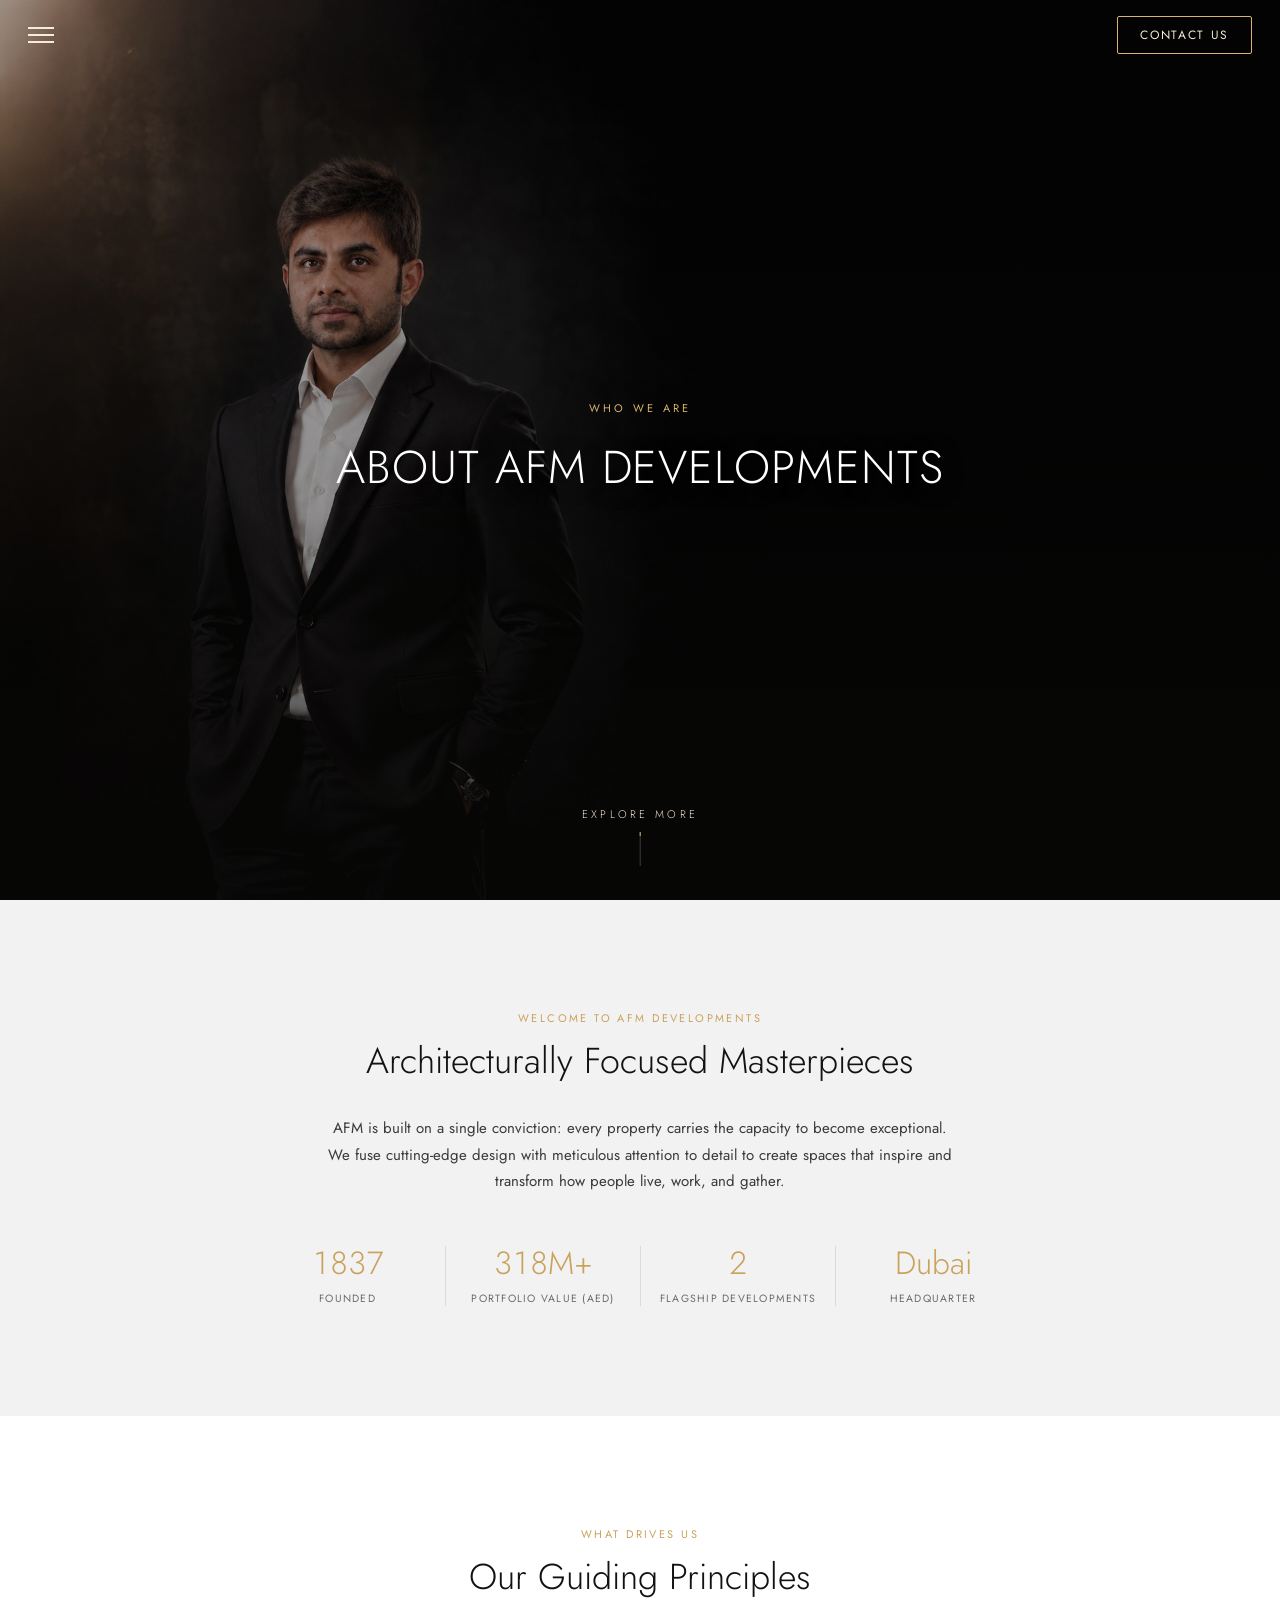
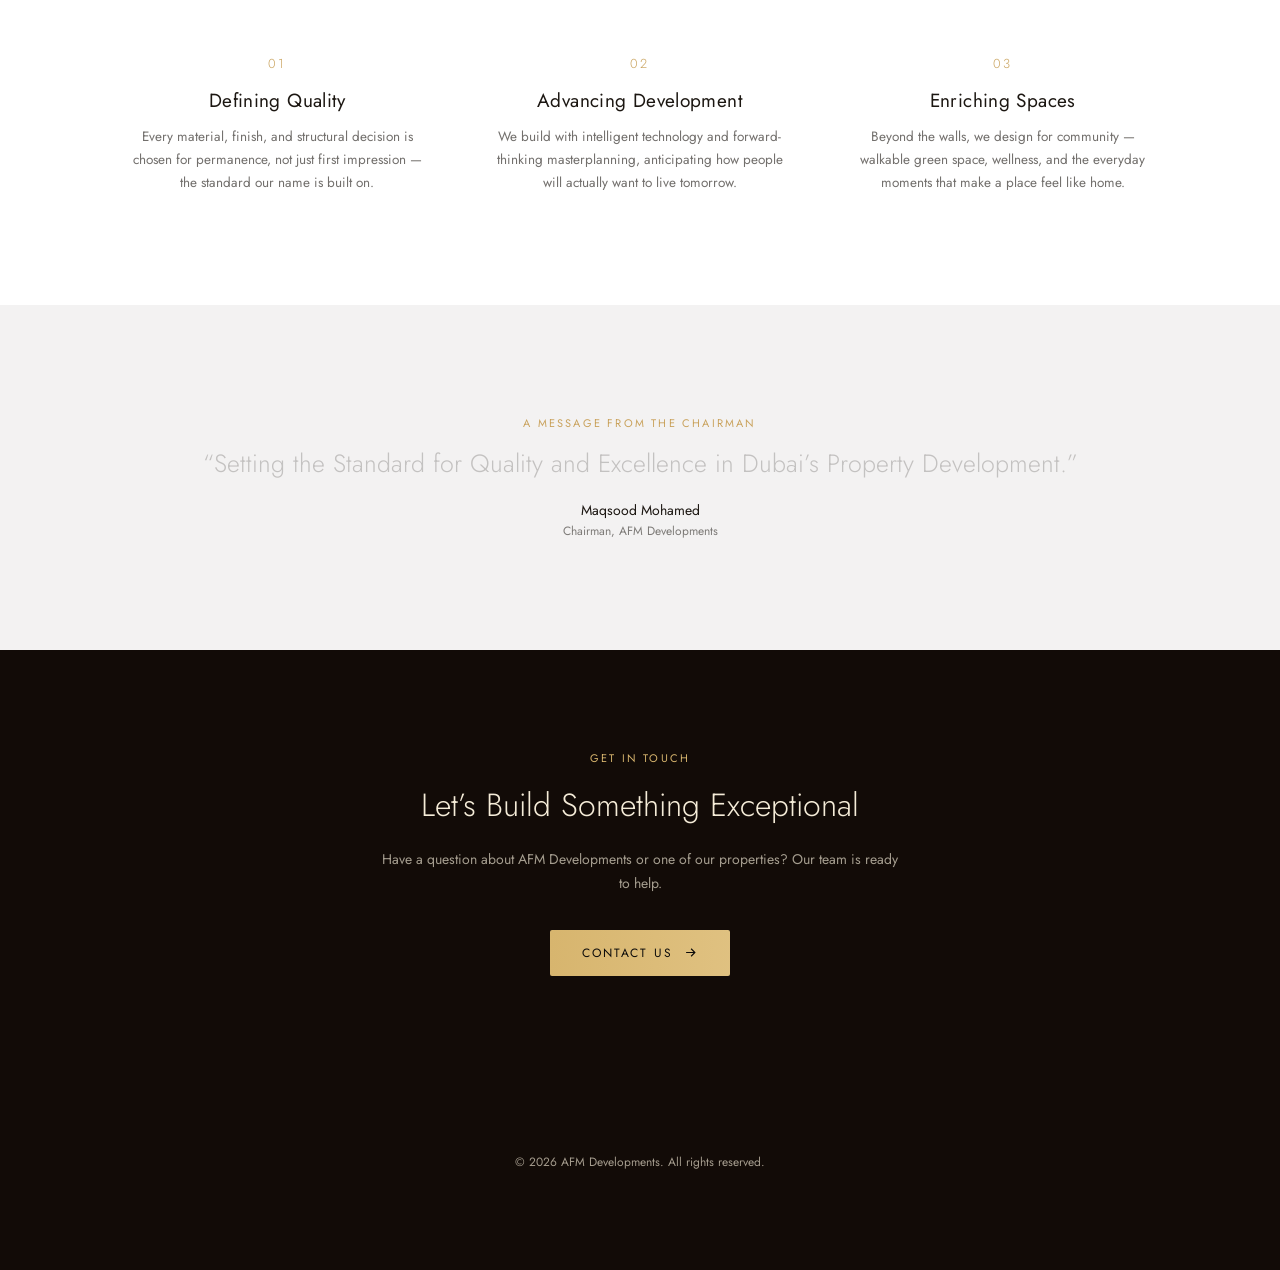
==== commit 8291246c: "Add scroll-linked highlight animation to chairman quote" ====
--- a/about.html
+++ b/about.html
@@ -298,13 +298,98 @@
     .pillars{ grid-template-columns:1fr; gap:40px; }
   }
 
+  /* ---------- Why Ras Al Khaimah (Township page) ---------- */
+  .rak-intro{ max-width:660px; margin:0 auto 48px; text-align:center; }
+  .rak-intro p{ font-family:'Jost', sans-serif; font-weight:normal; font-size:15px; line-height:1.75; color:#3a3a3c; margin:0; }
+  .rak-grid{ display:grid; grid-template-columns:repeat(3, minmax(0,1fr)); border-top:1px solid rgba(28,23,18,0.1); border-left:1px solid rgba(28,23,18,0.1); max-width:1080px; margin:0 auto; }
+  .rak-card{ padding:36px 34px; border-right:1px solid rgba(28,23,18,0.1); border-bottom:1px solid rgba(28,23,18,0.1); }
+  .rak-icon{ width:24px; height:24px; color:var(--gold-2); margin-bottom:20px; }
+  .rak-card-title{ font-family:'Jost', sans-serif; font-weight:400; font-size:16.5px; letter-spacing:0.01em; color:#1c1712; margin:0 0 10px; }
+  .rak-card-desc{ font-family:'Jost', sans-serif; font-weight:normal; font-size:13px; line-height:1.7; color:rgba(28,23,18,0.6); margin:0; }
+  .rak-disclaimer{ font-family:'Jost', sans-serif; font-size:11px; line-height:1.6; color:rgba(28,23,18,0.4); max-width:1080px; margin:26px auto 0; }
+  @media (max-width:820px){
+    .rak-grid{ grid-template-columns:repeat(2, minmax(0,1fr)); }
+  }
+  @media (max-width:560px){
+    .rak-grid{ grid-template-columns:1fr; }
+  }
+
+  /* ---------- Reusable feature/amenity card grid (any page) ---------- */
+  .feature-grid{ display:grid; grid-template-columns:repeat(3, minmax(0,1fr)); border-top:1px solid rgba(28,23,18,0.1); border-left:1px solid rgba(28,23,18,0.1); max-width:1080px; margin:0 auto; }
+  .feature-card{ padding:36px 34px; border-right:1px solid rgba(28,23,18,0.1); border-bottom:1px solid rgba(28,23,18,0.1); }
+  .feature-icon{ width:24px; height:24px; color:var(--gold-2); margin-bottom:20px; }
+  .feature-card-title{ font-family:'Jost', sans-serif; font-weight:400; font-size:16.5px; letter-spacing:0.01em; color:#1c1712; margin:0 0 10px; }
+  .feature-card-desc{ font-family:'Jost', sans-serif; font-weight:normal; font-size:13px; line-height:1.7; color:rgba(28,23,18,0.6); margin:0; }
+  @media (max-width:820px){ .feature-grid{ grid-template-columns:repeat(2, minmax(0,1fr)); } }
+  @media (max-width:560px){ .feature-grid{ grid-template-columns:1fr; } }
+  .feature-grid--2col{ grid-template-columns:repeat(2, minmax(0,1fr)); }
+  @media (max-width:560px){ .feature-grid--2col{ grid-template-columns:1fr; } }
+  .villa-card-specs{ font-family:'Jost', sans-serif; font-size:10.5px; font-weight:400; letter-spacing:0.1em; text-transform:uppercase; color:var(--gold-2); margin:0 0 12px; }
+
+  /* ---------- Villa floor-plan blocks (Township page) ---------- */
+  .villa-plan-block{ max-width:1040px; margin:0 auto 72px; }
+  .villa-plan-block:last-child{ margin-bottom:0; }
+  .villa-plan-head{ display:flex; flex-wrap:wrap; align-items:baseline; justify-content:space-between; gap:10px 24px; margin-bottom:22px; padding-bottom:18px; border-bottom:1px solid rgba(28,23,18,0.1); }
+  .villa-plan-title{ font-family:'Jost', sans-serif; font-weight:400; font-size:21px; color:#1c1712; margin:0; }
+  .villa-plan-stats{ font-family:'Jost', sans-serif; font-size:10.5px; letter-spacing:0.1em; text-transform:uppercase; color:var(--gold-2); }
+  .villa-plan-img{ width:100%; height:auto; display:block; border:1px solid rgba(28,23,18,0.08); }
+  .villa-plan-desc{ font-family:'Jost', sans-serif; font-weight:normal; font-size:13.5px; line-height:1.75; color:rgba(28,23,18,0.62); margin:18px 0 0; max-width:720px; }
+
+  /* ---------- Interior direction gallery ---------- */
+  .interior-grid{ display:grid; grid-template-columns:repeat(3, minmax(0,1fr)); gap:2px; max-width:1200px; margin:0 auto; }
+  .interior-item{ position:relative; overflow:hidden; background:#0e0b08; }
+  .interior-item img{ width:100%; height:340px; object-fit:cover; display:block; transition:transform 0.6s cubic-bezier(.22,.9,.34,1); }
+  .interior-item:hover img{ transform:scale(1.045); }
+  .interior-item-label{ position:absolute; left:0; right:0; bottom:0; padding:16px 18px; background:linear-gradient(to top, rgba(10,7,5,0.65), transparent); }
+  .interior-item-label span{ font-family:'Jost', sans-serif; font-size:10.5px; font-weight:400; letter-spacing:0.14em; text-transform:uppercase; color:#f5ecd8; }
+  @media (max-width:900px){ .interior-grid{ grid-template-columns:repeat(2, minmax(0,1fr)); } .interior-item img{ height:300px; } }
+  @media (max-width:560px){ .interior-grid{ grid-template-columns:1fr; } }
+
+  /* ---------- Dark (espresso) section variant of the next-eyebrow/heading
+     header pattern, for a closing dark moment on long editorial pages. ---------- */
+  .mag-section--espresso{ background:#120b07; }
+  .mag-section--espresso .next-eyebrow{ color:var(--gold-2); }
+  .mag-section--espresso .next-heading{ color:#ffffff; }
+
+  /* ---------- Numbered case-for-investing list (dark section) ---------- */
+  .case-list{ max-width:820px; margin:0 auto; display:flex; flex-direction:column; }
+  .case-item{ display:flex; gap:18px; align-items:flex-start; padding:20px 0; border-bottom:1px solid rgba(245,236,216,0.14); }
+  .case-item:last-child{ border-bottom:none; }
+  .case-num{ font-family:'Jost', sans-serif; font-weight:300; font-size:13px; color:var(--gold-2); flex:none; padding-top:2px; min-width:22px; }
+  .case-text{ font-family:'Jost', sans-serif; font-weight:normal; font-size:14px; line-height:1.75; color:rgba(245,236,216,0.72); margin:0; }
+  .case-text strong{ color:#f5ecd8; font-weight:400; }
+
+  /* ---------- Magazine full-bleed captioned photo ---------- */
+  .mag-photo-full{ background:#f3f2f2; }
+  .mag-photo-full img{ display:block; width:100%; height:74vh; min-height:380px; max-height:720px; object-fit:cover; }
+  .mag-photo-full-cap{ background:#f3f2f2; max-width:1040px; margin:0 auto; padding:40px 24px 64px; }
+  .photo-cap-eyebrow{ font-family:'Jost', sans-serif; font-size:11px; font-weight:400; letter-spacing:0.22em; text-transform:uppercase; color:var(--gold-2); margin:0 0 14px; }
+  .photo-cap-heading{ font-family:'Jost', sans-serif; font-weight:300; font-size:28px; line-height:1.25; color:#1c1712; margin:0 0 14px; max-width:620px; }
+  .photo-cap-desc{ font-family:'Jost', sans-serif; font-weight:normal; font-size:14px; line-height:1.75; color:rgba(28,23,18,0.62); margin:0; max-width:600px; }
+  @media (max-width:720px){
+    .mag-photo-full img{ height:50vh; min-height:280px; }
+    .photo-cap-heading{ font-size:23px; }
+  }
+
+  /* ---------- Two-up photo grid with shared caption ---------- */
+  .photo-duo{ display:grid; grid-template-columns:1fr 1fr; gap:2px; background:#0e0b08; }
+  .photo-duo img{ display:block; width:100%; height:52vh; min-height:300px; max-height:520px; object-fit:cover; }
+  @media (max-width:720px){
+    .photo-duo{ grid-template-columns:1fr; }
+    .photo-duo img{ height:42vh; min-height:240px; }
+  }
+
   /* ---------- Chairman quote block (About page) ---------- */
   .mag-quote-wrap{ display:flex; align-items:center; gap:44px; max-width:900px; margin:0 auto; }
+  .mag-quote-wrap--no-photo{ text-align:center; }
+  .mag-quote-wrap--no-photo .mag-quote-body{ margin:0 auto; }
   .mag-quote-photo{ width:104px; height:104px; border-radius:50%; overflow:hidden; flex:none; border:2px solid var(--gold-1); }
   .mag-quote-photo img{ width:100%; height:100%; object-fit:cover; object-position:center 16%; display:block; }
   .mag-quote-body{ flex:1; min-width:0; }
   .mag-quote-eyebrow{ font-family:'Jost', sans-serif; font-size:11px; letter-spacing:0.2em; text-transform:uppercase; color:var(--gold-2); margin:0 0 14px; }
   .mag-quote-text{ font-family:'Jost', sans-serif; font-weight:300; font-size:25px; line-height:1.5; color:#1c1712; margin:0 0 18px; }
+  .mag-quote-text .qw{ color:rgba(28,23,18,0.22); transition:color 0.35s ease; }
+  .mag-quote-text .qw.lit{ color:#1c1712; }
   .mag-quote-name{ font-family:'Jost', sans-serif; font-size:14px; color:#1c1712; margin:0; }
   .mag-quote-title{ font-family:'Jost', sans-serif; font-size:12px; color:rgba(28,23,18,0.55); margin:2px 0 0; }
   @media (max-width:640px){
@@ -357,6 +442,40 @@
     .dev-stat-value{ font-size:19px; }
   }
 
+  /* ---------- Light spread-card variant -- same dev-* layout/content
+     structure as the homepage's dark project card, but restyled for
+     editorial pages (like a project detail page) that shouldn't just look
+     like a re-skinned homepage card. ---------- */
+  .spread-card--light{ background:#f3f2f2; }
+  .spread-card--light .dev-location{ color:rgba(28,23,18,0.55); }
+  .spread-card--light .dev-tag-label{ color:rgba(28,23,18,0.4); border-right-color:rgba(28,23,18,0.16); }
+  .spread-card--light .dev-heading{ color:#1c1712; }
+  .spread-card--light .dev-heading-sub{ color:rgba(28,23,18,0.55); }
+  .spread-card--light .dev-desc{ color:rgba(28,23,18,0.65); }
+  .spread-card--light .dev-amenity svg{ stroke:var(--gold-2); }
+  .spread-card--light .dev-amenity-label{ color:#1c1712; }
+  .spread-card--light .dev-amenity-note{ color:rgba(28,23,18,0.55); }
+  .spread-card--light .dev-stats{ border-top-color:rgba(28,23,18,0.14); }
+  .spread-card--light .dev-stat-value{ color:#1c1712; }
+  .spread-card--light .dev-stat-label{ color:rgba(28,23,18,0.5); }
+  .spread-card--light .dev-link{ color:#1c1712; border-bottom-color:rgba(28,23,18,0.3); }
+  .spread-card--light .dev-link:hover{ color:var(--gold-2); border-color:var(--gold-2); }
+
+  /* ---------- Espresso spread-card variant -- a dark accent moment for
+     editorial pages, tied to this site's own footer/CTA brown (#120b07)
+     rather than the homepage card's charcoal, so dark and light sections
+     alternate down the page instead of everything reading as one long
+     white scroll. ---------- */
+  .spread-card--espresso{ background:#120b07; }
+  .spread-card--espresso .dev-location{ color:#f5ecd8; }
+  .spread-card--espresso .dev-heading{ color:#ffffff; }
+  .spread-card--espresso .dev-heading-sub{ color:rgba(245,236,216,0.85); }
+  .spread-card--espresso .dev-desc{ color:rgba(245,236,216,0.78); }
+  .spread-card--espresso .dev-amenity-label{ color:#f5ecd8; }
+  .spread-card--espresso .dev-amenity-note{ color:rgba(245,236,216,0.55); }
+  .spread-card--espresso .dev-stat-value{ color:#ffffff; }
+  .spread-card--espresso .dev-stat-label{ color:rgba(245,236,216,0.5); }
+
   /* ---------- CTA banner ---------- */
   .mag-cta{ background:#120b07; padding:100px 24px; text-align:center; }
   .mag-cta-eyebrow{ font-family:'Jost', sans-serif; font-size:11px; letter-spacing:0.2em; text-transform:uppercase; color:var(--gold-1); margin:0 0 16px; }
@@ -378,15 +497,19 @@
   .spread-link:hover .spread-media img{ transform:scale(1.045); }
 
   /* ---------- Back link (project detail pages) ---------- */
-  .back-link-row{ background:#f3f2f2; padding-top:130px; }
+  .back-link-row{ background:#f3f2f2; padding:26px 24px; border-bottom:1px solid rgba(28,23,18,0.08); }
   .back-link{
-    display:inline-flex; align-items:center; gap:8px;
-    font-family:'Jost', sans-serif; font-size:11px; letter-spacing:0.12em; text-transform:uppercase;
-    color:rgba(28,23,18,0.55); text-decoration:none; padding-bottom:20px;
-    transition:color 0.3s ease;
-  }
-  .back-link svg{ width:15px; height:15px; }
-  .back-link:hover{ color:#1c1712; }
+    display:inline-flex; align-items:center; gap:9px;
+    font-family:'Jost', sans-serif; font-size:11px; letter-spacing:0.14em; text-transform:uppercase;
+    color:rgba(28,23,18,0.55); text-decoration:none;
+    transition:color 0.3s ease, gap 0.3s ease;
+  }
+  .back-link svg{ width:14px; height:14px; flex:none; transition:transform 0.3s ease; }
+  .back-link:hover{ color:#1c1712; gap:13px; }
+  .back-link:hover svg{ transform:translateX(-3px); }
+  @media (max-width:720px){
+    .back-link-row{ padding:20px 20px; }
+  }
 
   /* ---------- Contact form (verbatim from the homepage's Express Your
      Interest section, minus the sticky/cover-in mechanics -- here it's
@@ -600,10 +723,7 @@
 
   <section class="mag-section mag-section--light">
     <div class="mag-section-inner">
-      <div class="mag-quote-wrap reveal-up">
-        <div class="mag-quote-photo">
-          <img src="[data-uri]" alt="Maqsood Mohamed, Chairman">
-        </div>
+      <div class="mag-quote-wrap mag-quote-wrap--no-photo reveal-up">
         <div class="mag-quote-body">
           <p class="mag-quote-eyebrow">A Message from the Chairman</p>
           <p class="mag-quote-text">&ldquo;Setting the Standard for Quality and Excellence in Dubai&rsquo;s Property Development.&rdquo;</p>
@@ -697,6 +817,41 @@
   });
 } catch(e){ console.error('AFM transition error:', e); } })();
 
+// ---------- Scroll-highlighted quote text (About page) ----------
+(function(){ try {
+  var textEl = document.querySelector('.mag-quote-text');
+  if (!textEl) return;
+
+  // Split into per-word spans once, preserving the original words.
+  var words = textEl.textContent.split(/\s+/).filter(Boolean);
+  textEl.innerHTML = words.map(function(w){ return '<span class="qw">' + w + '</span>'; }).join(' ');
+  var wordEls = textEl.querySelectorAll('.qw');
+
+  var ticking = false;
+  function update(){
+    ticking = false;
+    var rect = textEl.getBoundingClientRect();
+    var vh = window.innerHeight || document.documentElement.clientHeight;
+    // Progress 0 -> 1 as the quote travels from just entering the bottom
+    // of the viewport to sitting in its upper third.
+    var start = vh * 0.9;
+    var end = vh * 0.35;
+    var progress = (start - rect.top) / (start - end);
+    progress = Math.max(0, Math.min(1, progress));
+    var litCount = Math.round(progress * wordEls.length);
+    for (var i = 0; i < wordEls.length; i++){
+      if (i < litCount) wordEls[i].classList.add('lit');
+      else wordEls[i].classList.remove('lit');
+    }
+  }
+  function onScroll(){
+    if (!ticking){ ticking = true; requestAnimationFrame(update); }
+  }
+  window.addEventListener('scroll', onScroll, { passive: true });
+  window.addEventListener('resize', onScroll);
+  update();
+} catch(e){ console.error('AFM quote-highlight error:', e); } })();
+
 // ---------- Contact form (contact.html) ----------
 (function(){ try {
   var section = document.querySelector('.interest-section');
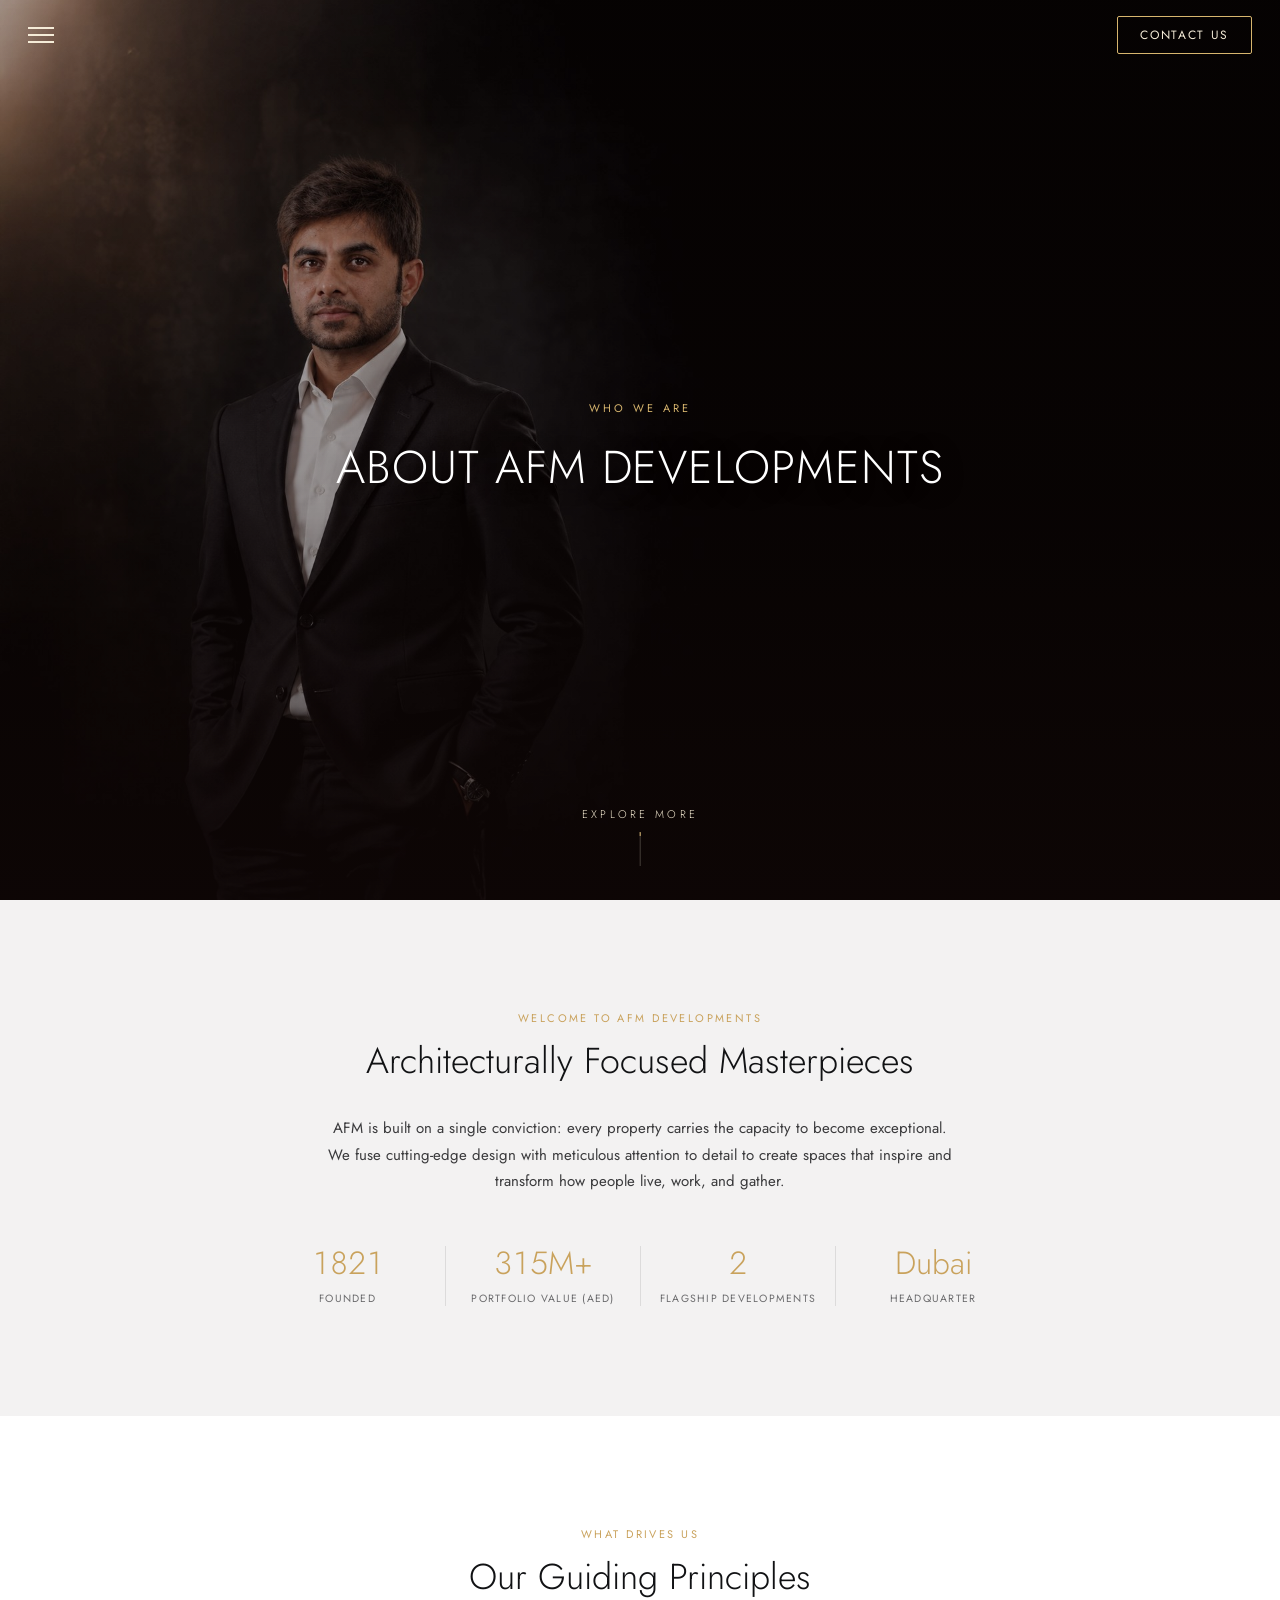
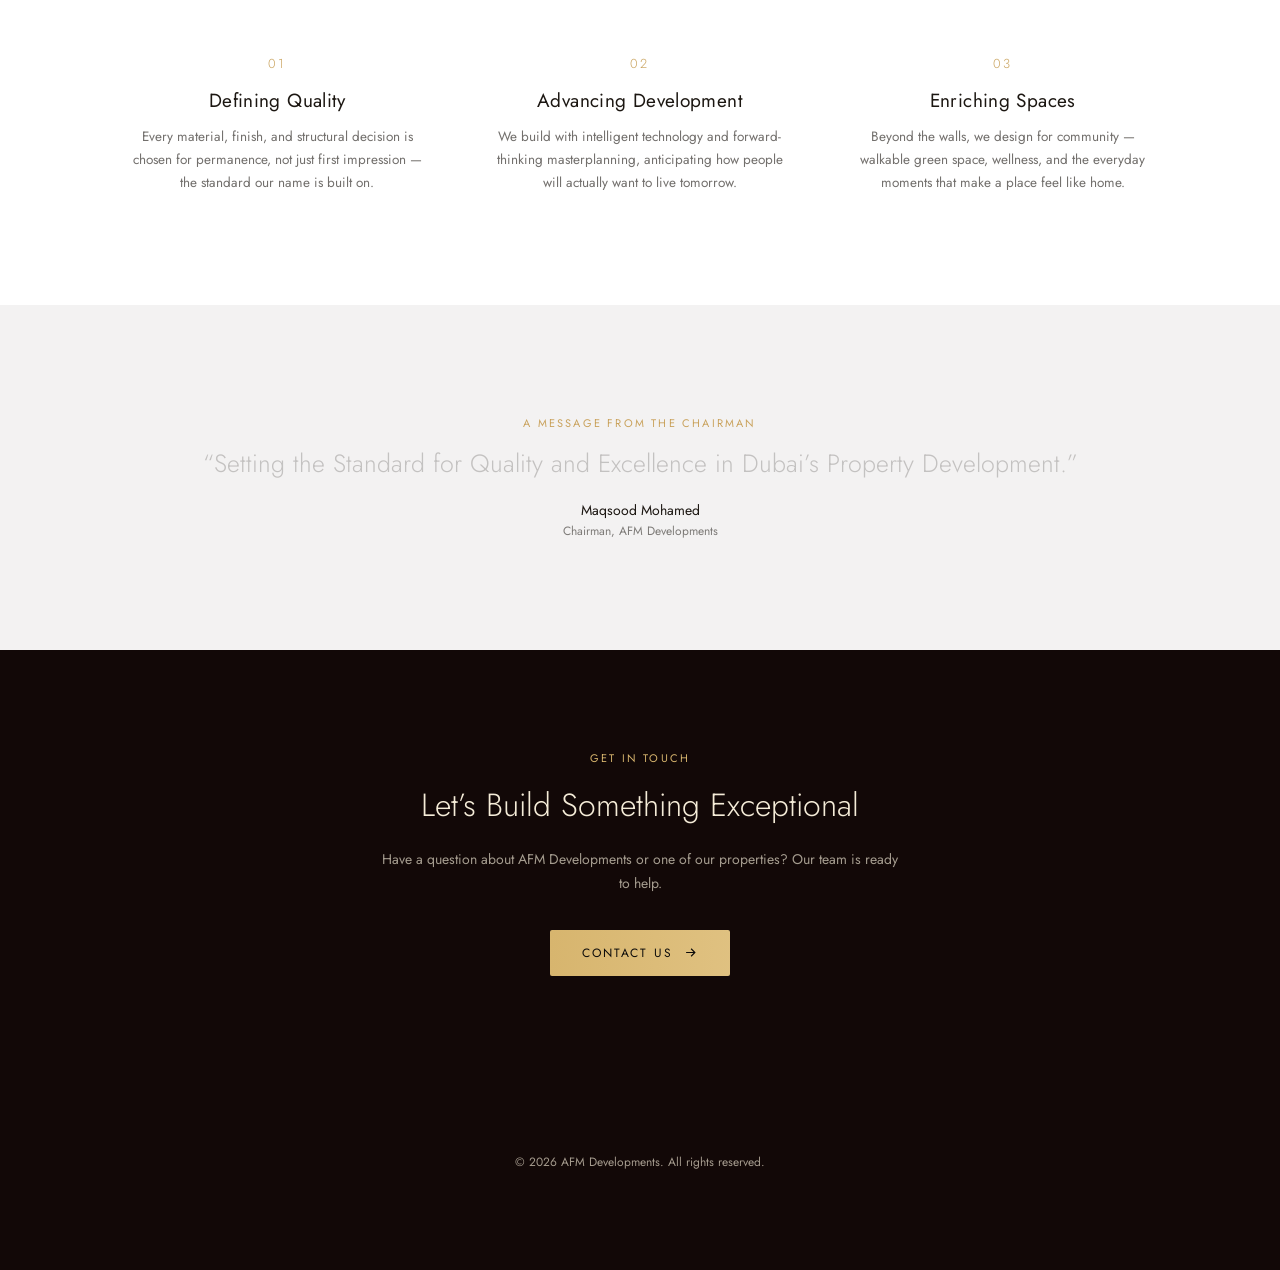
==== commit 9b614df3: "Fix all black gradients and backgrounds to #120807" ====
--- a/about.html
+++ b/about.html
@@ -30,7 +30,7 @@
     --gold-1:#d7b56e;
     --gold-2:#c9a25c;
     --gold-3:#e8cd93;
-    --bg:#0c0b0a;
+    --bg:#120807;
     --header-h:84px;
   }
   *{box-sizing:border-box;}
@@ -66,11 +66,11 @@
     align-items:center;
     justify-content:space-between;
     padding:16px 28px;
-    background:rgba(12,11,10,0);
+    background:rgba(18,8,7,0);
     transition:background 0.4s ease;
   }
   .site-header.visible{
-    background:rgba(12,11,10,0.72);
+    background:rgba(18,8,7,0.72);
     backdrop-filter:blur(10px);
     -webkit-backdrop-filter:blur(10px);
   }
@@ -114,7 +114,7 @@
   .nav-photo{ position:absolute; inset:0; width:100%; height:100%; object-fit:cover; object-position:center; }
   .nav-scrim{
     position:absolute; inset:0;
-    background:linear-gradient(90deg, rgba(18,17,16,0.94) 0%, rgba(18,17,16,0.88) 40%, rgba(18,17,16,0.42) 62%, rgba(18,17,16,0) 80%);
+    background:linear-gradient(90deg, rgba(18,8,7,0.94) 0%, rgba(18,8,7,0.88) 40%, rgba(18,8,7,0.42) 62%, rgba(18,8,7,0) 80%);
   }
   .nav-content{
     position:relative; z-index:2; height:100%;
@@ -147,7 +147,7 @@
   .nav-social a svg{ width:20px; height:20px; }
   .nav-social a:hover{ color:var(--gold-1); }
   @media (max-width:820px){
-    .nav-scrim{ background:rgba(10,9,8,0.8); }
+    .nav-scrim{ background:rgba(18,8,7,0.8); }
     .nav-photo{ filter:blur(20px); transform:scale(1.1); }
     .nav-content{ padding:0 30px; max-width:none; }
     .nav-close{ top:26px; left:30px; }
@@ -178,7 +178,7 @@
   }
 
   /* ---------- Footer -- verbatim from the homepage ---------- */
-  .site-footer{ position:relative; background:#120b07; padding:56px 40px 0; overflow:hidden; text-align:left; }
+  .site-footer{ position:relative; background:#120807; padding:56px 40px 0; overflow:hidden; text-align:left; }
   .footer-window{ position:relative; overflow:hidden; }
   .footer-reveal{ position:relative; z-index:1; transform:translateY(-50%); will-change:transform; }
   .footer-row{ position:relative; z-index:1; max-width:1160px; margin:0 auto; display:flex; align-items:center; justify-content:flex-end; flex-wrap:wrap; gap:24px; }
@@ -233,7 +233,7 @@
      narrower screens, so this pins the crop to where he actually is. */
   .mag-hero-photo--video{ object-position:25% 32%; }
   @keyframes magHeroZoom{ from{ transform:scale(1.12); } to{ transform:scale(1); } }
-  .mag-hero-overlay{ position:absolute; inset:0; background:linear-gradient(180deg, rgba(10,9,8,0.3) 0%, rgba(10,9,8,0.42) 55%, rgba(10,9,8,0.72) 100%); }
+  .mag-hero-overlay{ position:absolute; inset:0; background:linear-gradient(180deg, rgba(18,8,7,0.3) 0%, rgba(18,8,7,0.42) 55%, rgba(18,8,7,0.72) 100%); }
   .mag-hero-content{ position:absolute; inset:0; display:flex; flex-direction:column; align-items:center; justify-content:center; text-align:center; padding:0 24px; }
   .mag-hero-eyebrow{
     font-family:'Jost', sans-serif; font-size:11px; font-weight:400; letter-spacing:0.3em; text-transform:uppercase; color:var(--gold-1);
@@ -337,17 +337,17 @@
 
   /* ---------- Interior direction gallery ---------- */
   .interior-grid{ display:grid; grid-template-columns:repeat(3, minmax(0,1fr)); gap:2px; max-width:1200px; margin:0 auto; }
-  .interior-item{ position:relative; overflow:hidden; background:#0e0b08; }
+  .interior-item{ position:relative; overflow:hidden; background:#120807; }
   .interior-item img{ width:100%; height:340px; object-fit:cover; display:block; transition:transform 0.6s cubic-bezier(.22,.9,.34,1); }
   .interior-item:hover img{ transform:scale(1.045); }
-  .interior-item-label{ position:absolute; left:0; right:0; bottom:0; padding:16px 18px; background:linear-gradient(to top, rgba(10,7,5,0.65), transparent); }
+  .interior-item-label{ position:absolute; left:0; right:0; bottom:0; padding:16px 18px; background:linear-gradient(to top, rgba(18,8,7,0.65), transparent); }
   .interior-item-label span{ font-family:'Jost', sans-serif; font-size:10.5px; font-weight:400; letter-spacing:0.14em; text-transform:uppercase; color:#f5ecd8; }
   @media (max-width:900px){ .interior-grid{ grid-template-columns:repeat(2, minmax(0,1fr)); } .interior-item img{ height:300px; } }
   @media (max-width:560px){ .interior-grid{ grid-template-columns:1fr; } }
 
   /* ---------- Dark (espresso) section variant of the next-eyebrow/heading
      header pattern, for a closing dark moment on long editorial pages. ---------- */
-  .mag-section--espresso{ background:#120b07; }
+  .mag-section--espresso{ background:#120807; }
   .mag-section--espresso .next-eyebrow{ color:var(--gold-2); }
   .mag-section--espresso .next-heading{ color:#ffffff; }
 
@@ -372,7 +372,7 @@
   }
 
   /* ---------- Two-up photo grid with shared caption ---------- */
-  .photo-duo{ display:grid; grid-template-columns:1fr 1fr; gap:2px; background:#0e0b08; }
+  .photo-duo{ display:grid; grid-template-columns:1fr 1fr; gap:2px; background:#120807; }
   .photo-duo img{ display:block; width:100%; height:52vh; min-height:300px; max-height:520px; object-fit:cover; }
   @media (max-width:720px){
     .photo-duo{ grid-template-columns:1fr; }
@@ -406,7 +406,7 @@
   .spread-media{ position:relative; overflow:hidden; }
   .spread-media img{ position:absolute; inset:0; width:100%; height:100%; object-fit:cover; display:block; }
   .spread-card{
-    background:#15130d; color:#f5ecd8;
+    background:#120807; color:#f5ecd8;
     padding:64px 56px;
     display:flex; flex-direction:column; justify-content:center;
   }
@@ -462,11 +462,11 @@
   .spread-card--light .dev-link:hover{ color:var(--gold-2); border-color:var(--gold-2); }
 
   /* ---------- Espresso spread-card variant -- a dark accent moment for
-     editorial pages, tied to this site's own footer/CTA brown (#120b07)
+     editorial pages, tied to this site's own footer/CTA brown (#120807)
      rather than the homepage card's charcoal, so dark and light sections
      alternate down the page instead of everything reading as one long
      white scroll. ---------- */
-  .spread-card--espresso{ background:#120b07; }
+  .spread-card--espresso{ background:#120807; }
   .spread-card--espresso .dev-location{ color:#f5ecd8; }
   .spread-card--espresso .dev-heading{ color:#ffffff; }
   .spread-card--espresso .dev-heading-sub{ color:rgba(245,236,216,0.85); }
@@ -477,7 +477,7 @@
   .spread-card--espresso .dev-stat-label{ color:rgba(245,236,216,0.5); }
 
   /* ---------- CTA banner ---------- */
-  .mag-cta{ background:#120b07; padding:100px 24px; text-align:center; }
+  .mag-cta{ background:#120807; padding:100px 24px; text-align:center; }
   .mag-cta-eyebrow{ font-family:'Jost', sans-serif; font-size:11px; letter-spacing:0.2em; text-transform:uppercase; color:var(--gold-1); margin:0 0 16px; }
   .mag-cta-heading{ font-family:'Jost', sans-serif; font-weight:300; font-size:32px; color:#f5ecd8; margin:0 0 20px; max-width:640px; margin-left:auto; margin-right:auto; }
   .mag-cta-sub{ font-family:'Jost', sans-serif; font-size:14px; line-height:1.7; color:rgba(245,236,216,0.65); max-width:520px; margin:0 auto 34px; }
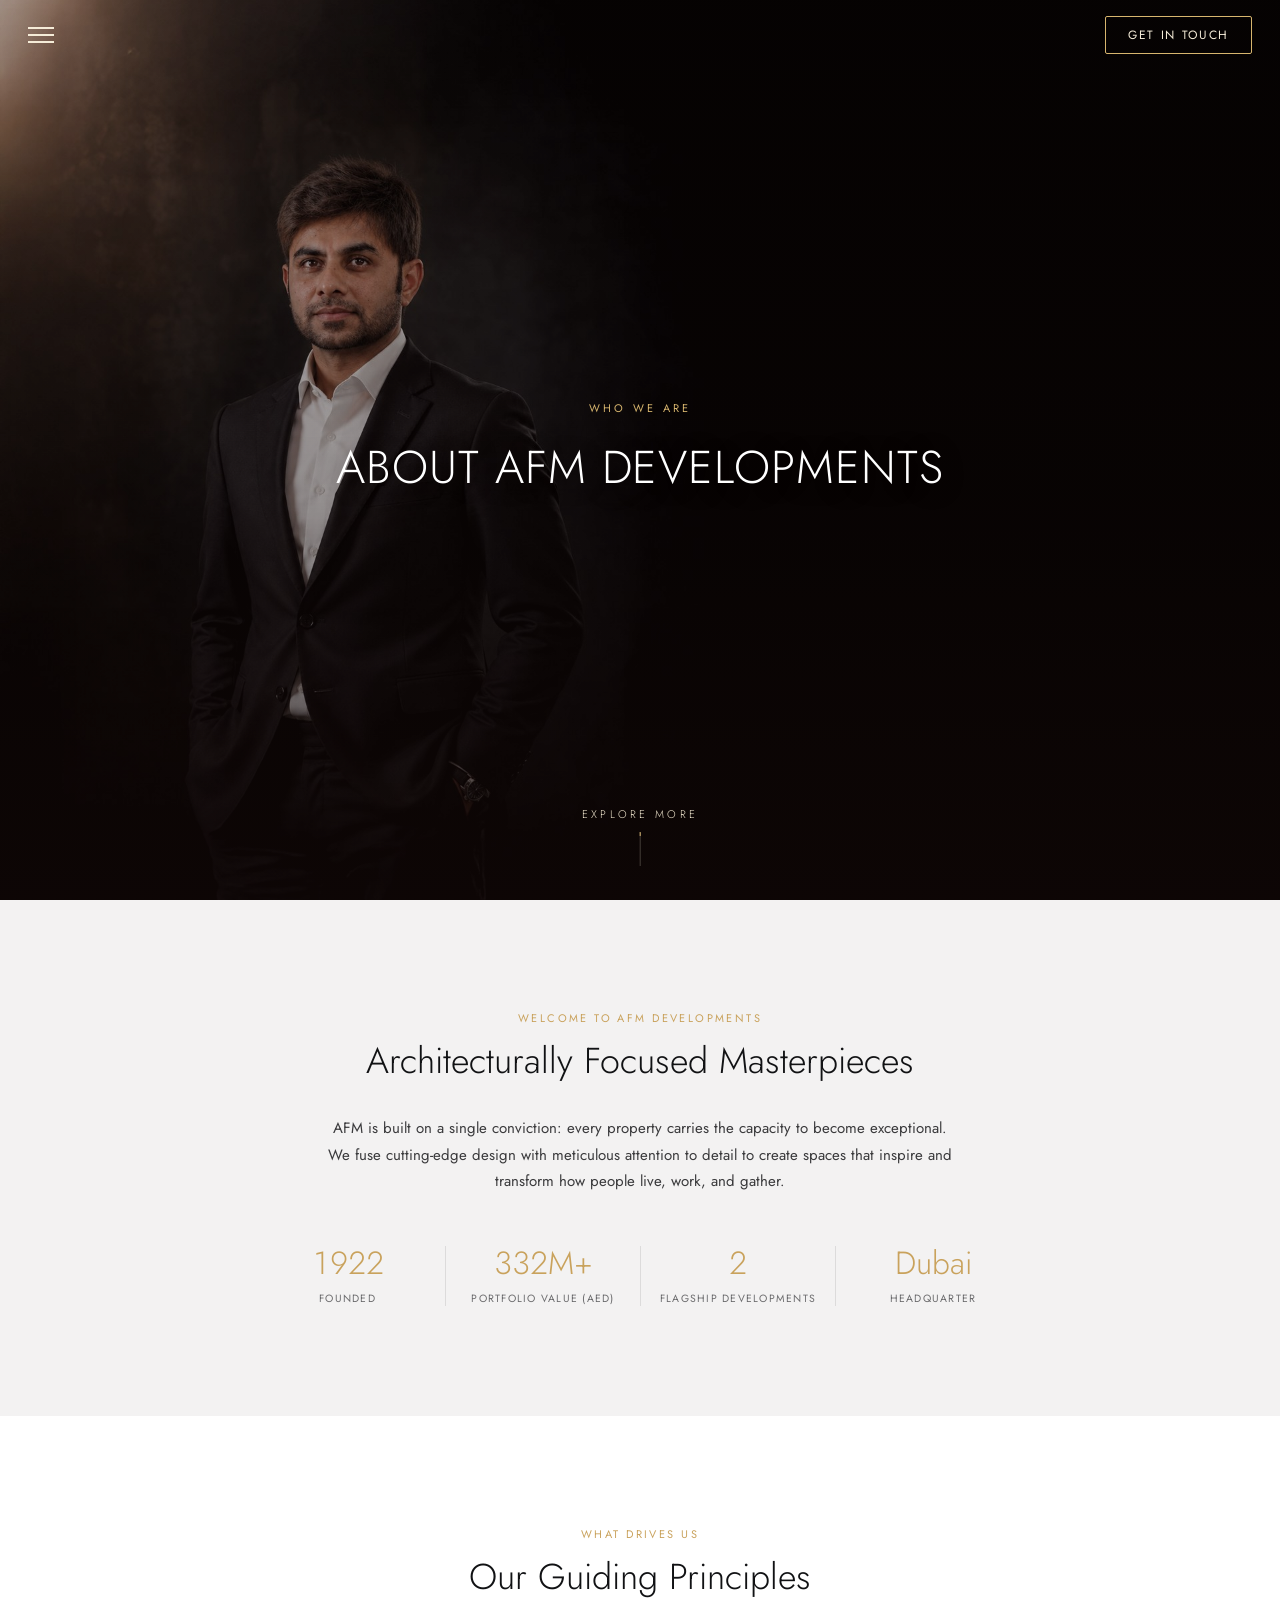
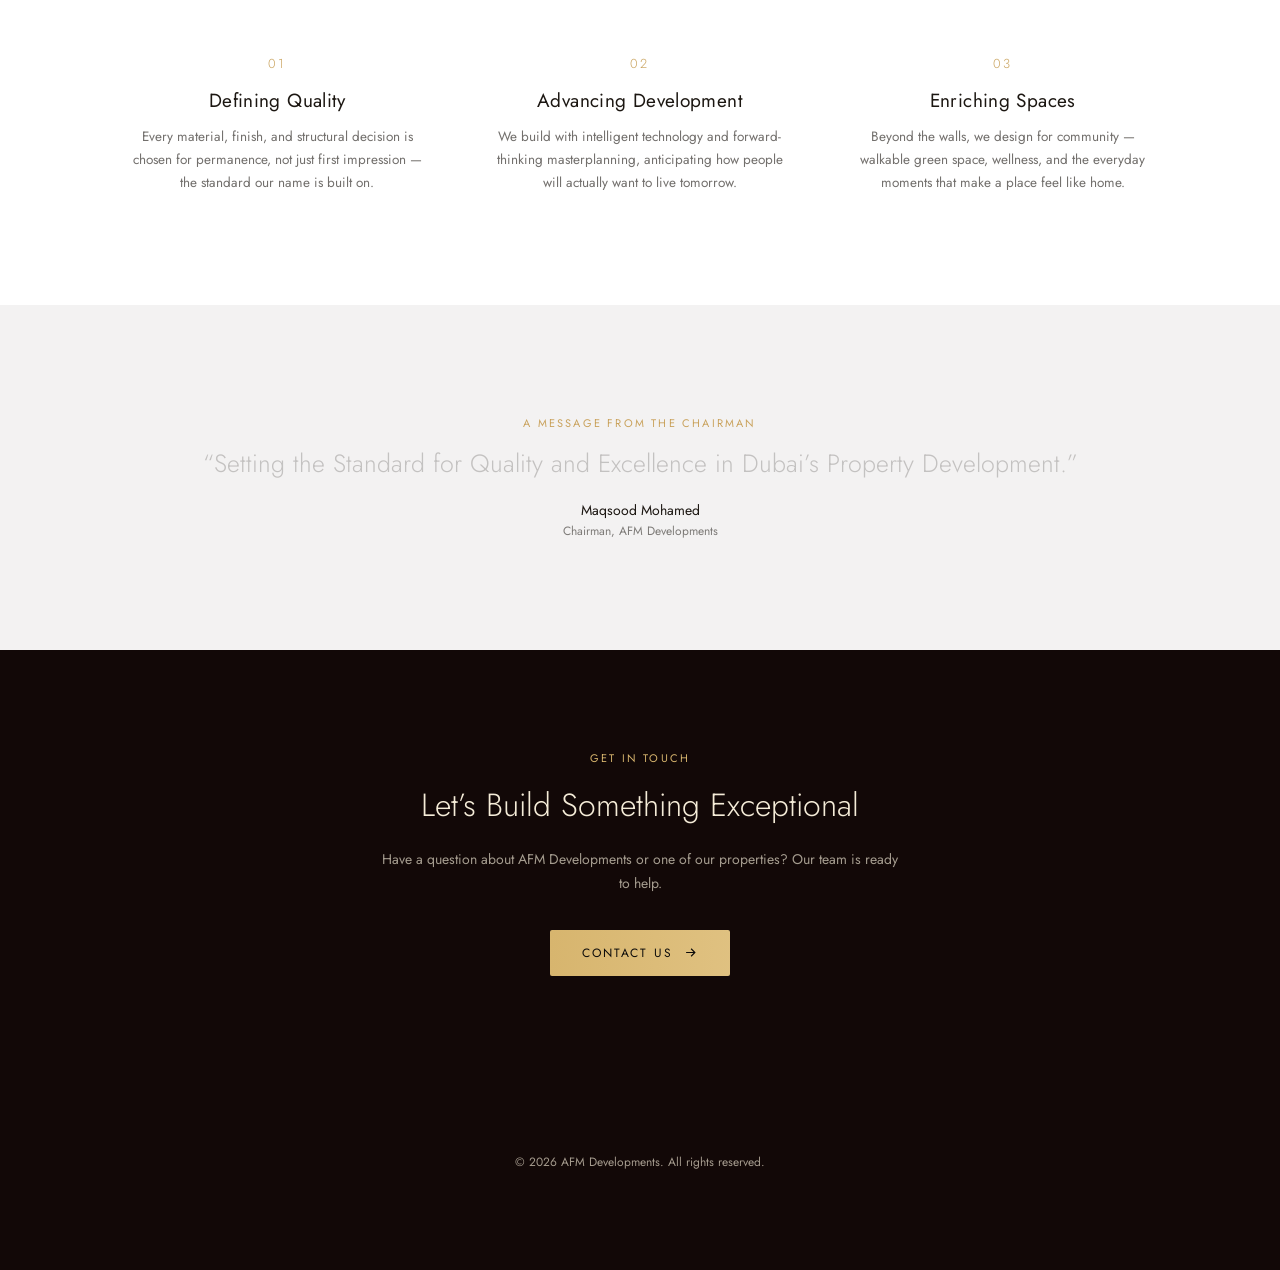
==== commit 8743888c: "Rename Contact Us to Get In Touch across nav/footer/header" ====
--- a/about.html
+++ b/about.html
@@ -252,6 +252,34 @@
     .mag-hero-heading{ font-size:30px; }
   }
 
+  /* ---------- Hero dual-CTA row (Broker Partner page) ---------- */
+  .mag-hero-ctas{
+    display:flex; flex-wrap:wrap; align-items:center; justify-content:center; gap:16px;
+    margin-top:36px;
+    opacity:0; transform:translateY(20px);
+    transition:opacity 1.1s ease 2.1s, transform 1.1s ease 2.1s;
+  }
+  .mag-hero.revealed .mag-hero-ctas{ opacity:1; transform:translateY(0); }
+  .mag-hero-btn{
+    display:inline-flex; align-items:center; justify-content:center; gap:10px;
+    font-family:'Jost', sans-serif; font-size:11.5px; letter-spacing:0.15em; text-transform:uppercase;
+    padding:14px 28px; border-radius:2px; text-decoration:none; white-space:nowrap;
+    transition:background-position 0.5s ease, background 0.3s ease, border-color 0.3s ease;
+  }
+  .mag-hero-btn--primary{
+    color:#0c0b0a;
+    background:linear-gradient(90deg, var(--gold-1), var(--gold-3)); background-size:200% 100%; background-position:0% 0%;
+  }
+  .mag-hero-btn--primary:hover{ background-position:100% 0%; }
+  .mag-hero-btn--outline{
+    color:#fff; background:transparent; border:1px solid rgba(255,255,255,0.55);
+  }
+  .mag-hero-btn--outline:hover{ background:rgba(255,255,255,0.14); border-color:#fff; }
+  @media (max-width:560px){
+    .mag-hero-ctas{ flex-direction:column; width:100%; max-width:320px; margin-left:auto; margin-right:auto; }
+    .mag-hero-btn{ width:100%; }
+  }
+
   /* ---------- Generic scroll fade-up utility for the magazine sections below the hero ---------- */
   .reveal-up{
     opacity:0; transform:translateY(28px);
@@ -303,7 +331,8 @@
   .rak-intro p{ font-family:'Jost', sans-serif; font-weight:normal; font-size:15px; line-height:1.75; color:#3a3a3c; margin:0; }
   .rak-grid{ display:grid; grid-template-columns:repeat(3, minmax(0,1fr)); border-top:1px solid rgba(28,23,18,0.1); border-left:1px solid rgba(28,23,18,0.1); max-width:1080px; margin:0 auto; }
   .rak-card{ padding:36px 34px; border-right:1px solid rgba(28,23,18,0.1); border-bottom:1px solid rgba(28,23,18,0.1); }
-  .rak-icon{ width:24px; height:24px; color:var(--gold-2); margin-bottom:20px; }
+  .rak-icon{ display:block; width:24px; height:24px; color:var(--gold-2); margin-bottom:20px; }
+  .rak-icon svg{ display:block; width:100%; height:100%; }
   .rak-card-title{ font-family:'Jost', sans-serif; font-weight:400; font-size:16.5px; letter-spacing:0.01em; color:#1c1712; margin:0 0 10px; }
   .rak-card-desc{ font-family:'Jost', sans-serif; font-weight:normal; font-size:13px; line-height:1.7; color:rgba(28,23,18,0.6); margin:0; }
   .rak-disclaimer{ font-family:'Jost', sans-serif; font-size:11px; line-height:1.6; color:rgba(28,23,18,0.4); max-width:1080px; margin:26px auto 0; }
@@ -317,14 +346,68 @@
   /* ---------- Reusable feature/amenity card grid (any page) ---------- */
   .feature-grid{ display:grid; grid-template-columns:repeat(3, minmax(0,1fr)); border-top:1px solid rgba(28,23,18,0.1); border-left:1px solid rgba(28,23,18,0.1); max-width:1080px; margin:0 auto; }
   .feature-card{ padding:36px 34px; border-right:1px solid rgba(28,23,18,0.1); border-bottom:1px solid rgba(28,23,18,0.1); }
-  .feature-icon{ width:24px; height:24px; color:var(--gold-2); margin-bottom:20px; }
+  .feature-icon{ display:block; width:24px; height:24px; color:var(--gold-2); margin-bottom:20px; }
+  .feature-icon svg{ display:block; width:100%; height:100%; }
   .feature-card-title{ font-family:'Jost', sans-serif; font-weight:400; font-size:16.5px; letter-spacing:0.01em; color:#1c1712; margin:0 0 10px; }
   .feature-card-desc{ font-family:'Jost', sans-serif; font-weight:normal; font-size:13px; line-height:1.7; color:rgba(28,23,18,0.6); margin:0; }
   @media (max-width:820px){ .feature-grid{ grid-template-columns:repeat(2, minmax(0,1fr)); } }
   @media (max-width:560px){ .feature-grid{ grid-template-columns:1fr; } }
   .feature-grid--2col{ grid-template-columns:repeat(2, minmax(0,1fr)); }
   @media (max-width:560px){ .feature-grid--2col{ grid-template-columns:1fr; } }
+
+  /* ---------- Centered variant: for card counts that don't divide evenly
+     into 3 columns (e.g. 5 cards). Cards sit on a 6-column track so the
+     4th/5th cards can be explicitly centered under row 1, at exactly the
+     same width as the row-1 cards -- avoids the height/width mismatch a
+     flex-wrap approach gets into with a short last row. Each card carries
+     its own full border (collapsed via negative margin against its
+     neighbours, table-style) rather than a container background peeking
+     through the gap -- that background approach left a visible grey block
+     under the empty outer columns next to a centered row. ---------- */
+  .feature-grid--center{
+    grid-template-columns:repeat(6, minmax(0,1fr));
+    border-top:none; border-left:none;
+    gap:0; background:transparent;
+  }
+  .feature-grid--center .feature-card{
+    grid-column:span 2;
+    border:1px solid rgba(28,23,18,0.1);
+    margin:0 0 -1px -1px;
+    background:#ffffff;
+  }
+  .feature-grid--center .feature-card:nth-child(4){ grid-column:2 / span 2; }
+  .feature-grid--center .feature-card:nth-child(5){ grid-column:4 / span 2; }
+  @media (max-width:820px){
+    .feature-grid--center{ grid-template-columns:repeat(2, minmax(0,1fr)); }
+    .feature-grid--center .feature-card{ grid-column:auto; }
+    .feature-grid--center .feature-card:nth-child(5){ grid-column:1 / -1; max-width:50%; margin:0 auto; }
+  }
+  @media (max-width:560px){
+    .feature-grid--center{ grid-template-columns:1fr; }
+    .feature-grid--center .feature-card:nth-child(5){ max-width:none; }
+  }
   .villa-card-specs{ font-family:'Jost', sans-serif; font-size:10.5px; font-weight:400; letter-spacing:0.1em; text-transform:uppercase; color:var(--gold-2); margin:0 0 12px; }
+
+  /* ---------- Vertical step timeline (Broker Partner page) ---------- */
+  .partner-timeline{ max-width:360px; margin:0 auto; display:flex; flex-direction:column; align-items:center; }
+  .partner-step{ display:flex; flex-direction:column; align-items:center; text-align:center; gap:16px; }
+  .partner-step-num{
+    width:54px; height:54px; border-radius:50%; flex:none;
+    display:flex; align-items:center; justify-content:center;
+    font-family:'Jost', sans-serif; font-weight:300; font-size:18px; color:var(--gold-2);
+    border:1px solid rgba(28,23,18,0.18); background:#fff;
+  }
+  .partner-step-label{ font-family:'Jost', sans-serif; font-weight:400; font-size:15px; color:#1c1712; max-width:280px; margin:0; }
+  .partner-arrow{ width:16px; height:30px; color:rgba(28,23,18,0.28); margin:6px 0; }
+  .partner-arrow svg{ width:100%; height:100%; }
+
+  /* ---------- Broker resources checklist ---------- */
+  .resource-grid{ display:grid; grid-template-columns:repeat(2, minmax(0,1fr)); gap:22px 48px; max-width:720px; margin:0 auto; }
+  .resource-item{ display:flex; align-items:center; gap:14px; }
+  .resource-check{ flex:none; width:30px; height:30px; border-radius:50%; display:flex; align-items:center; justify-content:center; background:rgba(201,162,92,0.14); color:var(--gold-2); }
+  .resource-check svg{ width:14px; height:14px; }
+  .resource-text{ font-family:'Jost', sans-serif; font-weight:normal; font-size:14.5px; color:#1c1712; }
+  @media (max-width:560px){ .resource-grid{ grid-template-columns:1fr; max-width:340px; } }
 
   /* ---------- Villa floor-plan blocks (Township page) ---------- */
   .villa-plan-block{ max-width:1040px; margin:0 auto 72px; }
@@ -491,6 +574,47 @@
   .mag-cta-btn:hover{ background-position:100% 0%; }
   .mag-cta-btn svg{ width:15px; height:15px; }
 
+  /* ---------- Book a Meeting popup modal ---------- */
+  .book-meeting-modal{
+    position:fixed; inset:0; z-index:200;
+    display:flex; align-items:center; justify-content:center;
+    padding:24px;
+    opacity:0; visibility:hidden; pointer-events:none;
+    transition:opacity 0.35s ease, visibility 0s linear 0.35s;
+  }
+  .book-meeting-modal.is-open{
+    opacity:1; visibility:visible; pointer-events:auto;
+    transition:opacity 0.35s ease, visibility 0s linear 0s;
+  }
+  .book-meeting-modal-backdrop{ position:absolute; inset:0; background:rgba(18,8,7,0.72); cursor:pointer; }
+  .book-meeting-modal-panel{
+    position:relative; z-index:1;
+    width:100%; max-width:440px; max-height:88vh; overflow-y:auto;
+    background:#ffffff; padding:44px 36px;
+    transform:translateY(18px) scale(0.98);
+    transition:transform 0.35s cubic-bezier(.22,.9,.34,1);
+  }
+  .book-meeting-modal.is-open .book-meeting-modal-panel{ transform:translateY(0) scale(1); }
+  .book-meeting-modal-close{
+    position:absolute; top:14px; right:14px;
+    width:32px; height:32px; border:none; background:none; cursor:pointer; padding:0;
+    display:flex; align-items:center; justify-content:center; color:rgba(28,23,18,0.5);
+    transition:color 0.3s ease;
+  }
+  .book-meeting-modal-close:hover{ color:#1c1712; }
+  .book-meeting-modal-close svg{ width:18px; height:18px; }
+  .book-meeting-modal-eyebrow{ font-family:'Jost', sans-serif; font-size:11px; letter-spacing:0.2em; text-transform:uppercase; color:var(--gold-2); margin:0 0 12px; text-align:center; }
+  .book-meeting-modal-heading{ font-family:'Jost', sans-serif; font-weight:300; font-size:24px; color:#1c1712; margin:0 0 10px; text-align:center; }
+  .book-meeting-modal-sub{ font-family:'Jost', sans-serif; font-size:13px; line-height:1.6; color:rgba(28,23,18,0.6); margin:0 0 30px; text-align:center; }
+  /* Modal form fields render immediately -- they aren't scroll-revealed
+     like the on-page interest-form instances, since the modal itself
+     starts hidden and is toggled open rather than scrolled into view. */
+  .book-meeting-modal-panel .form-field{ opacity:1; transform:none; margin-bottom:16px; }
+  .book-meeting-modal-panel .interest-submit{ opacity:1; transform:none; }
+  @media (max-width:560px){
+    .book-meeting-modal-panel{ padding:36px 24px; }
+  }
+
   /* ---------- Projects overview: whole card as a link ---------- */
   .spread-link{ text-decoration:none; color:inherit; cursor:pointer; }
   .spread-media img{ transition:transform 0.6s cubic-bezier(.22,.9,.34,1); }
@@ -624,7 +748,7 @@
     <a class="header-logo" href="index.html">
       <img src="[data-uri]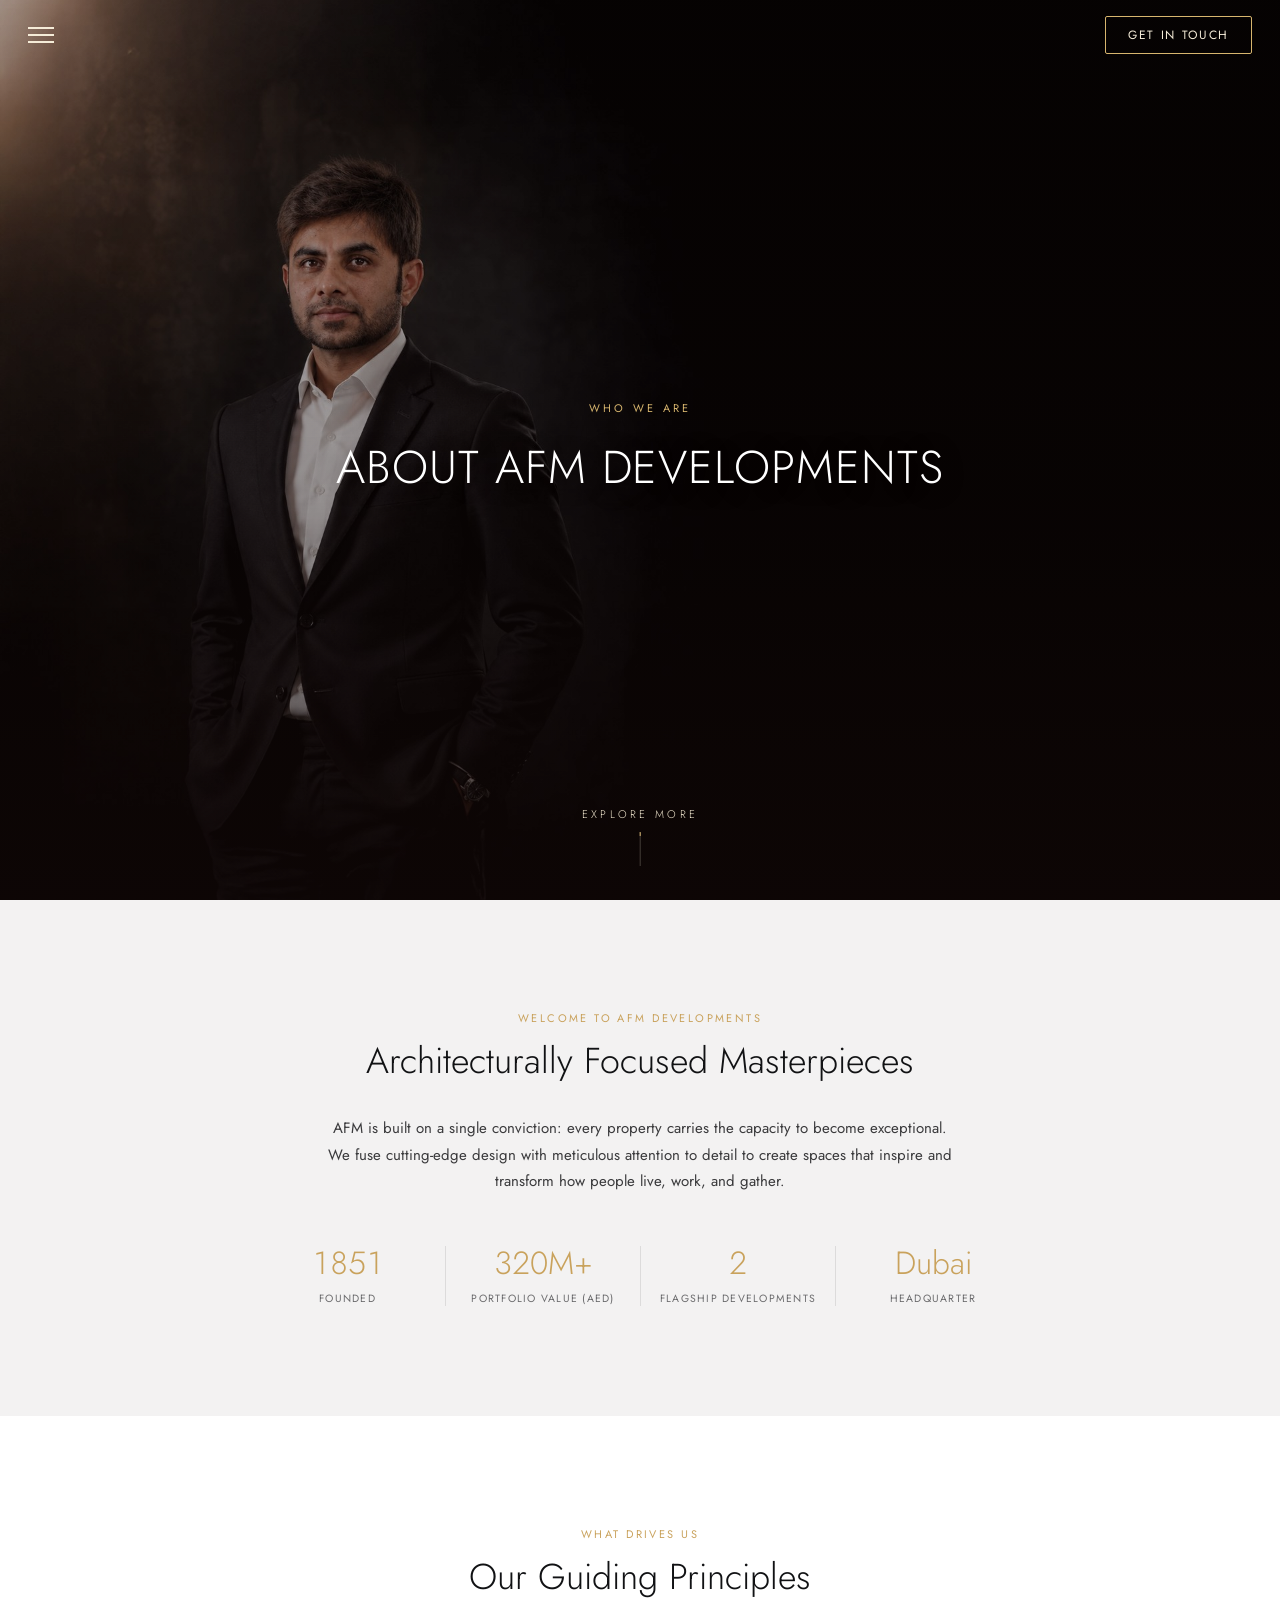
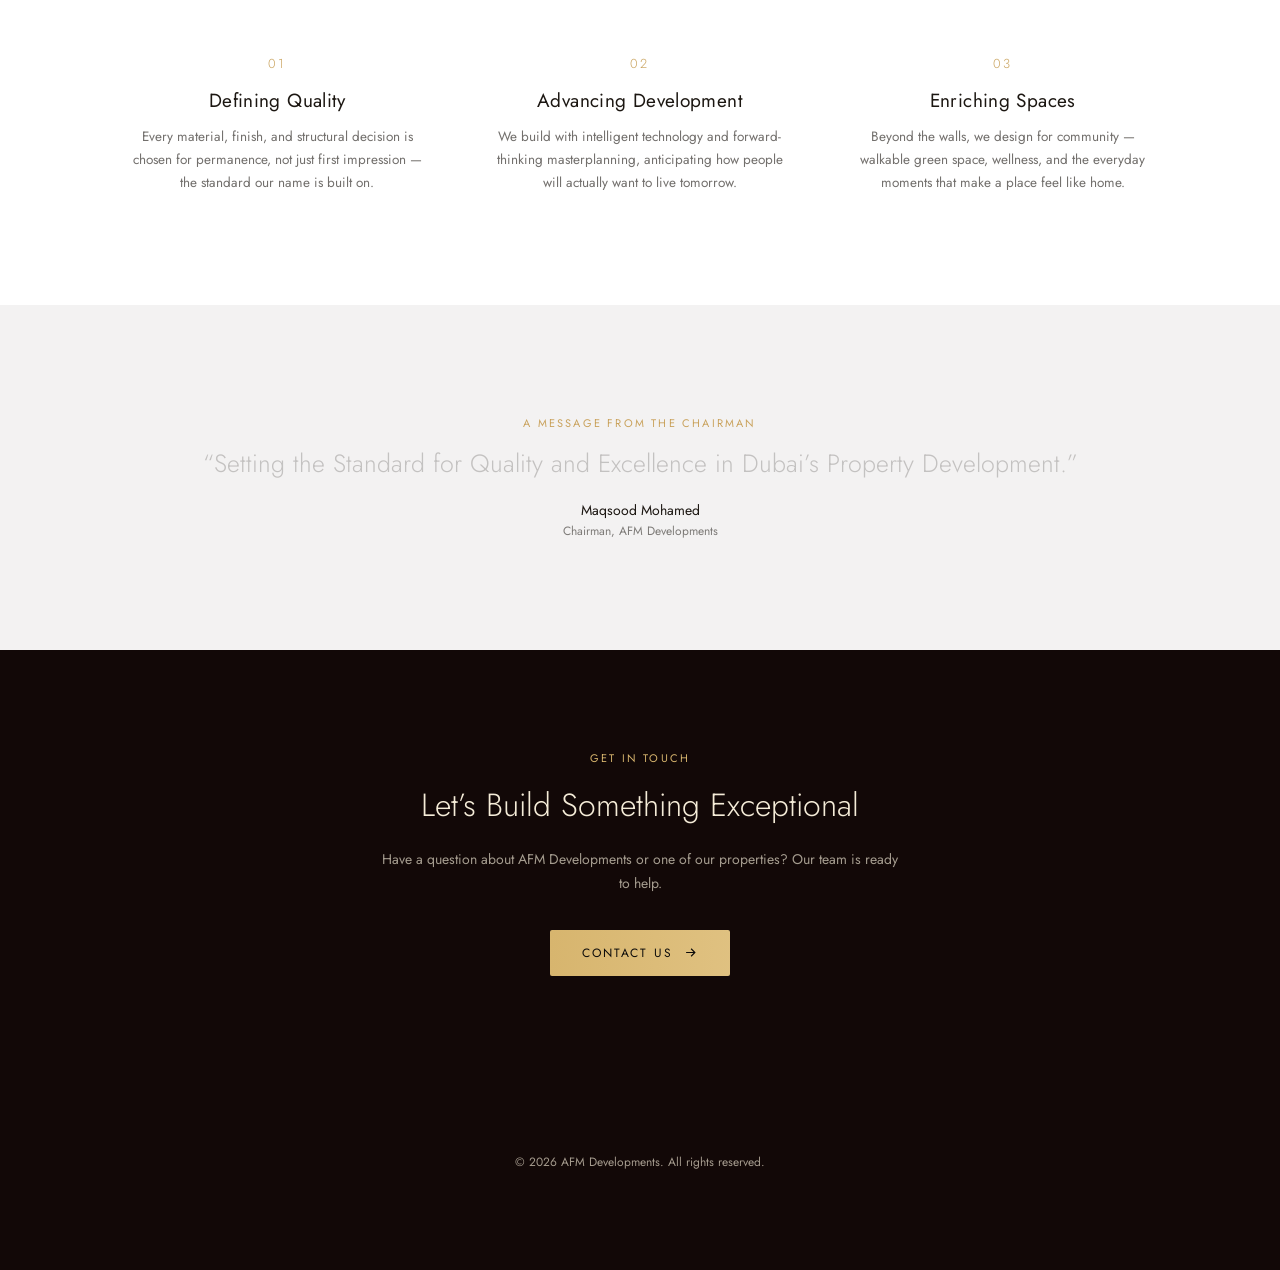
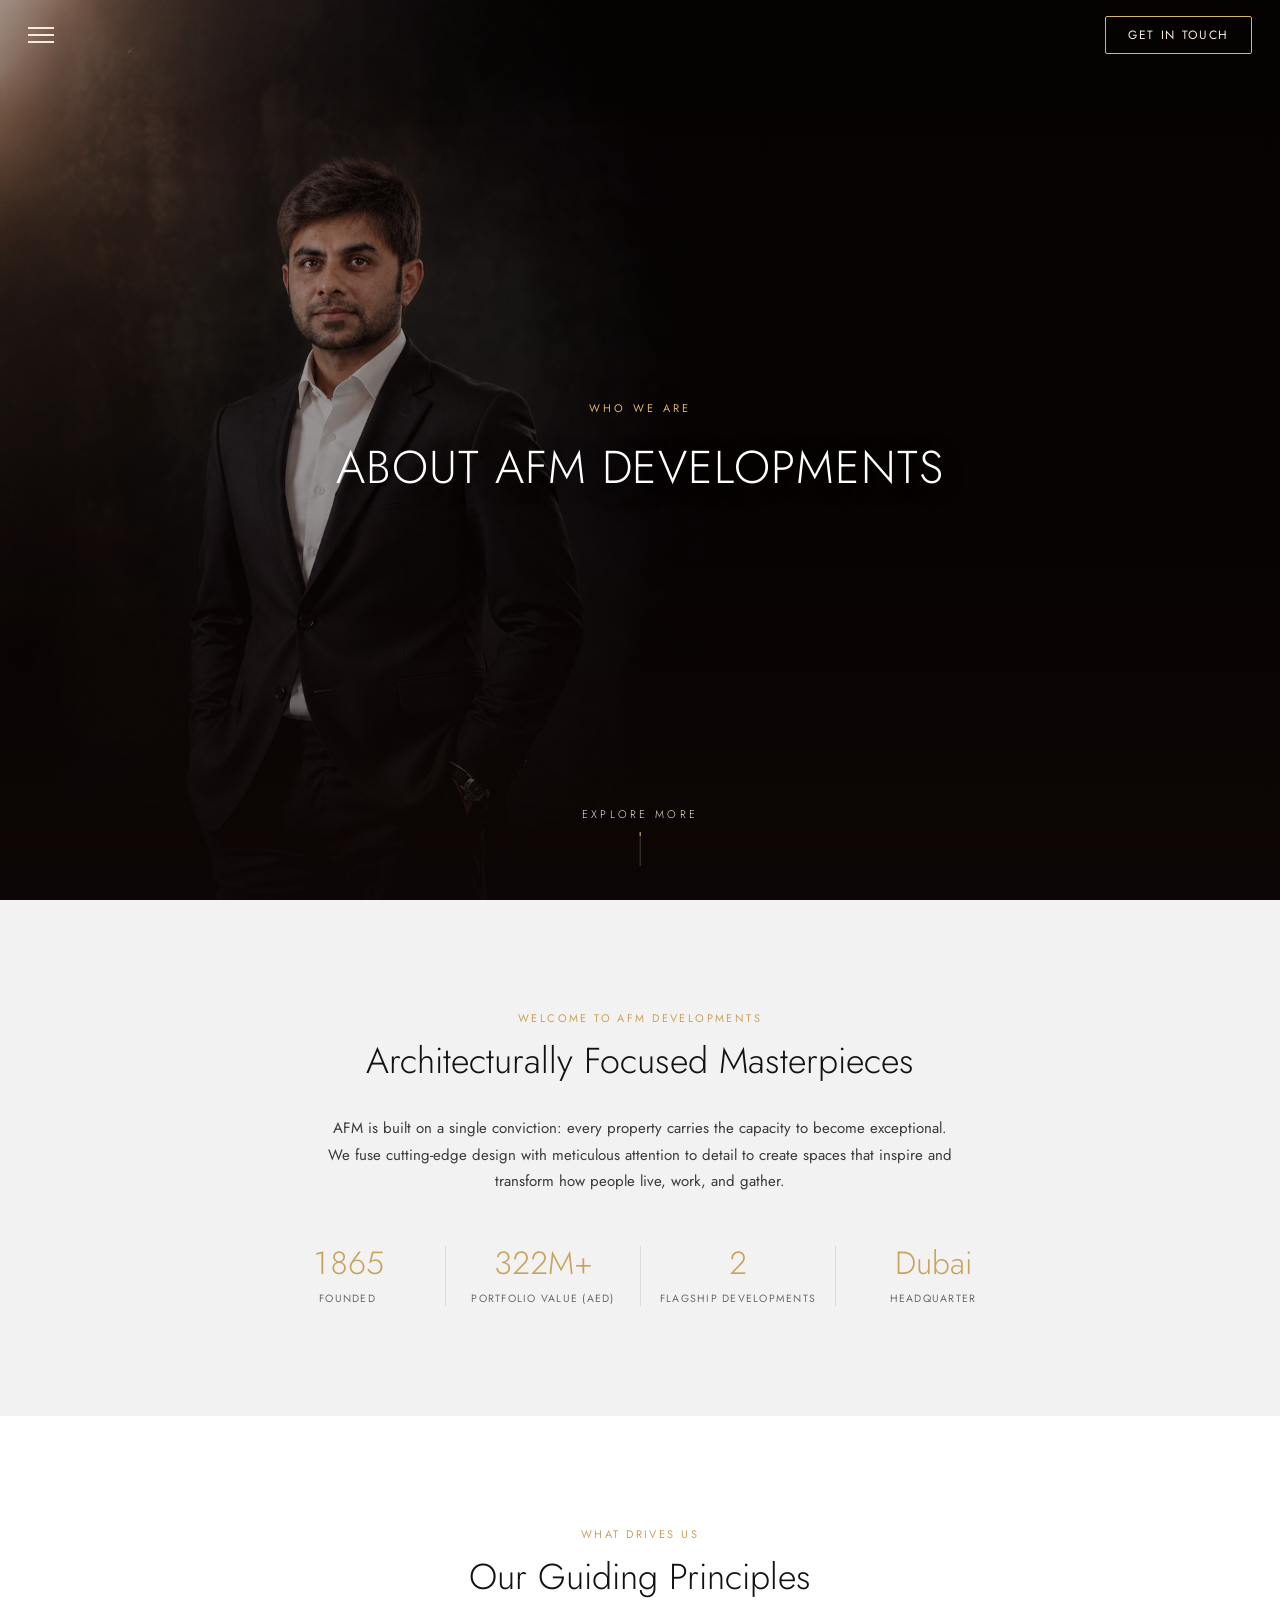
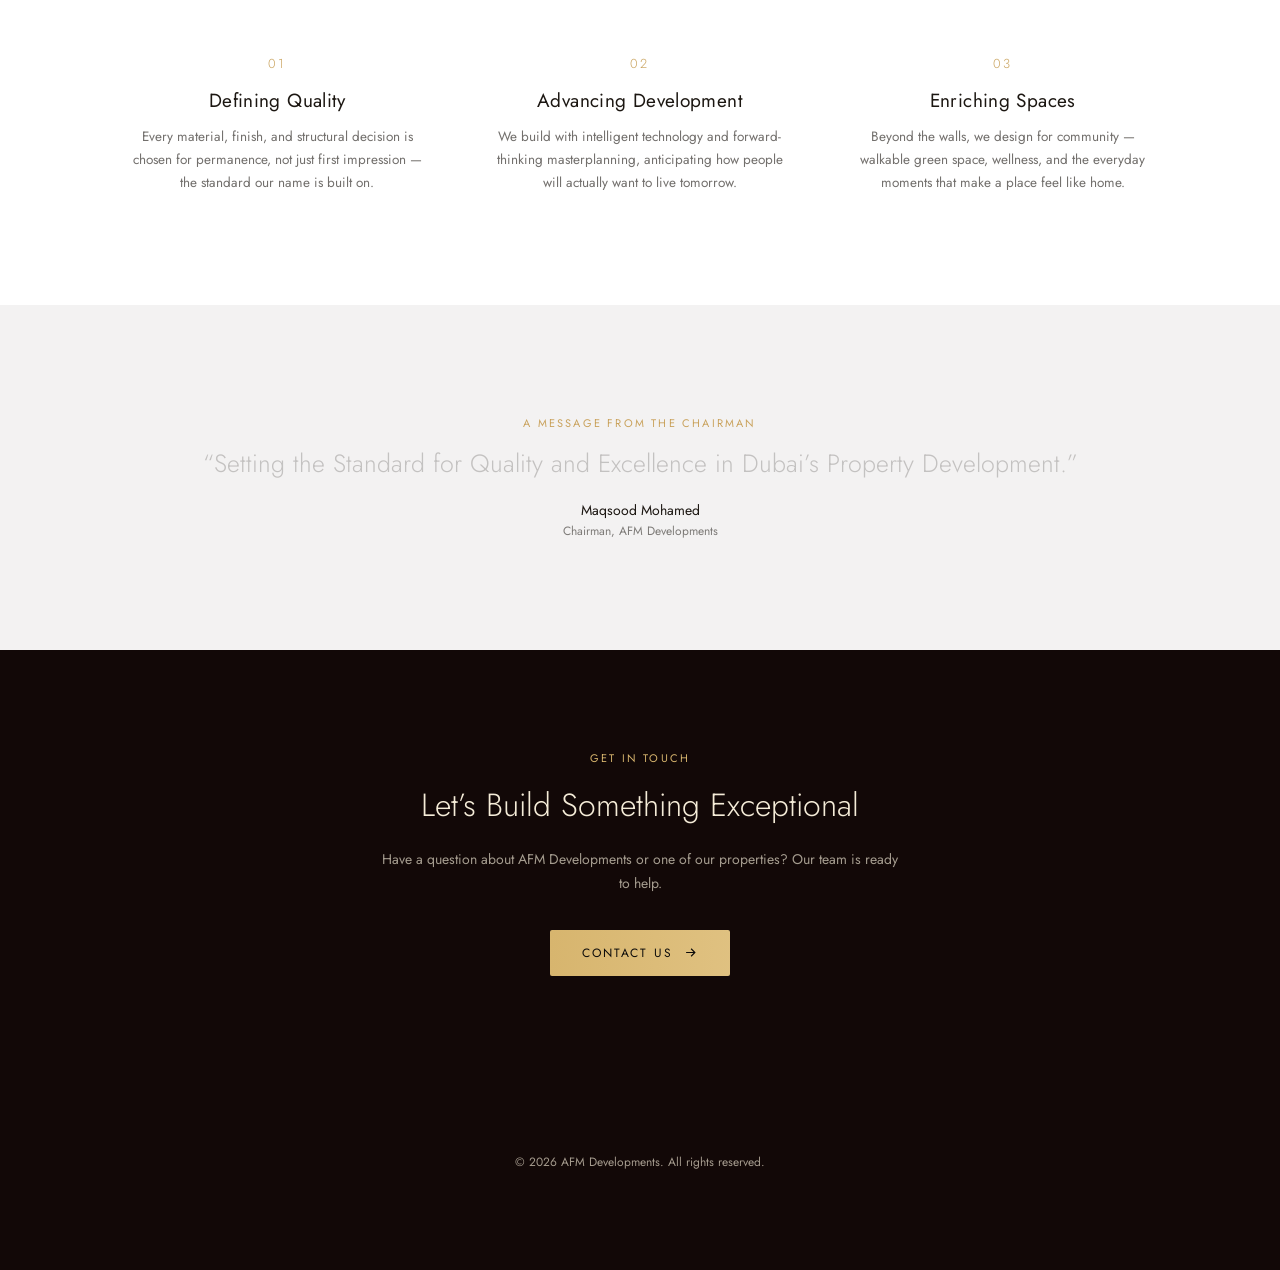
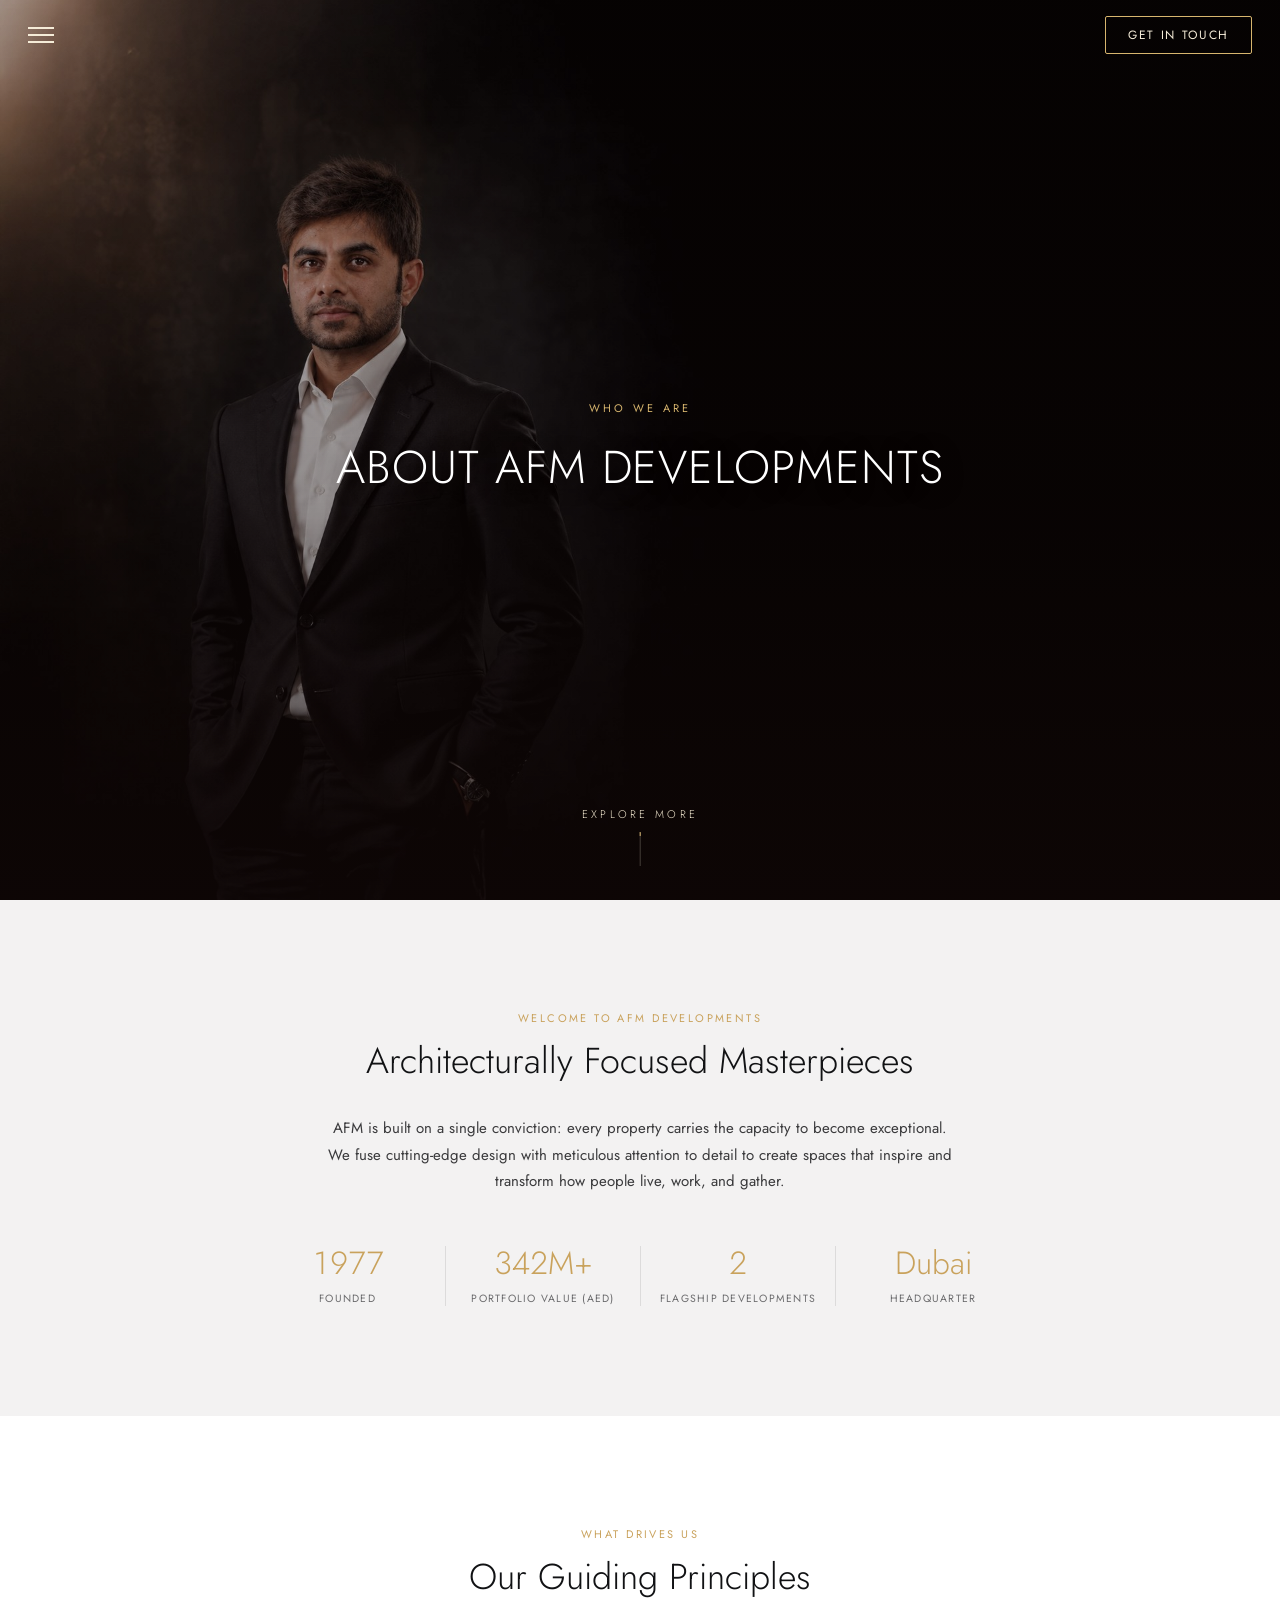
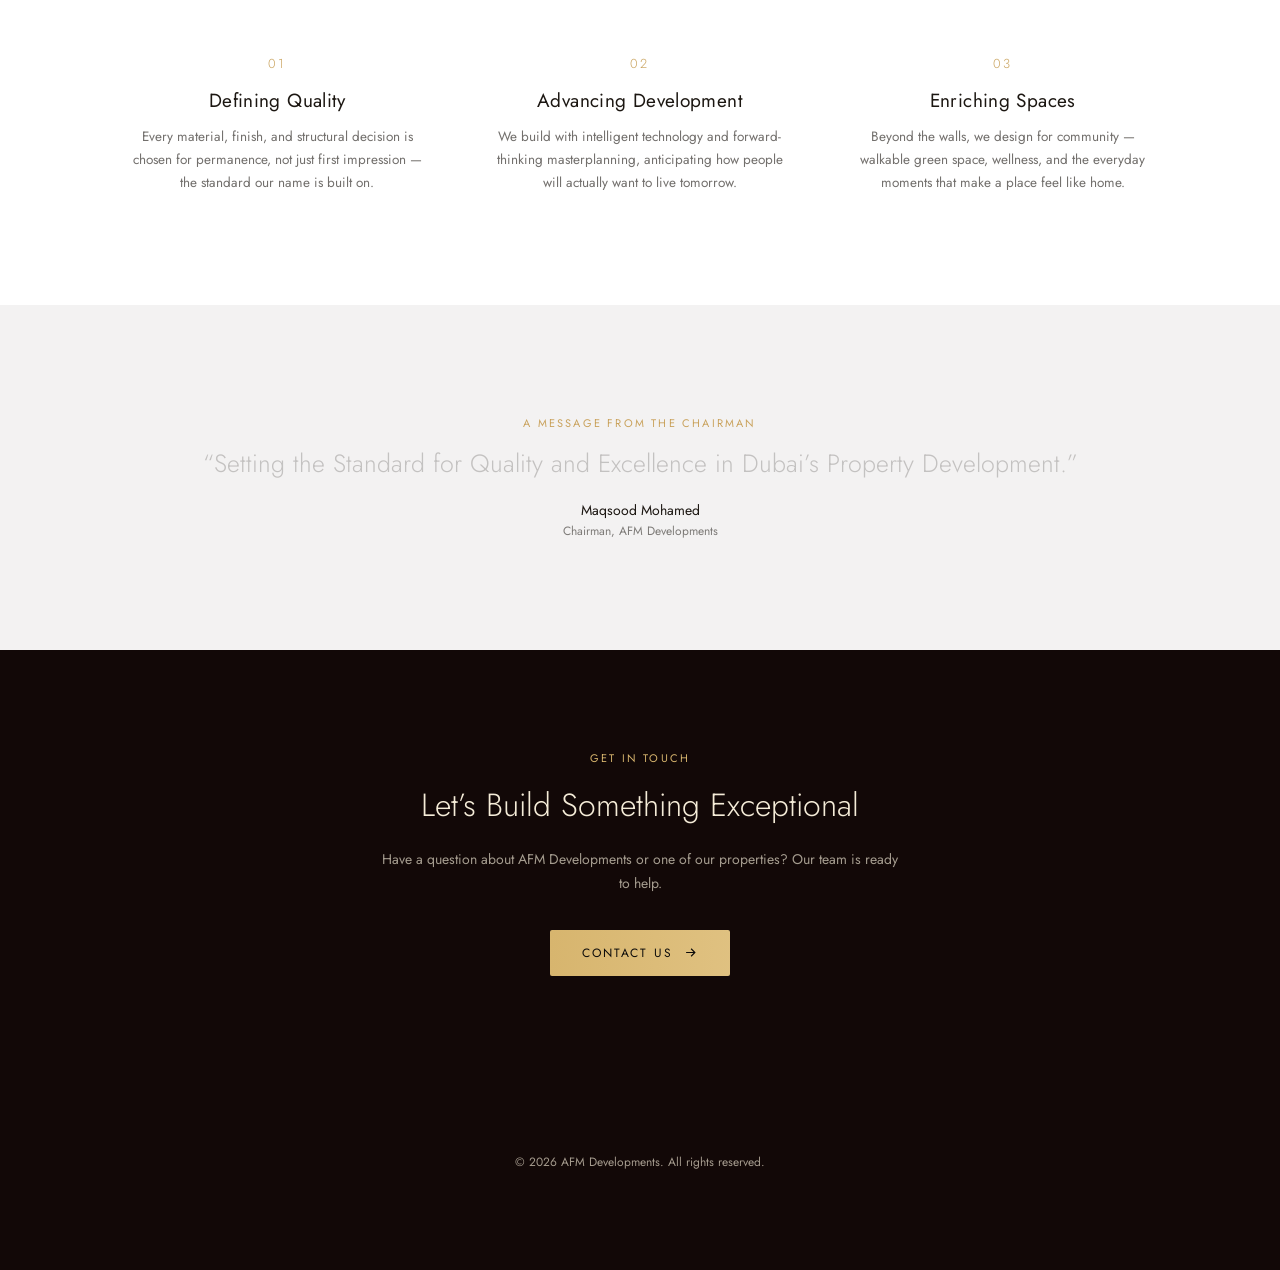
